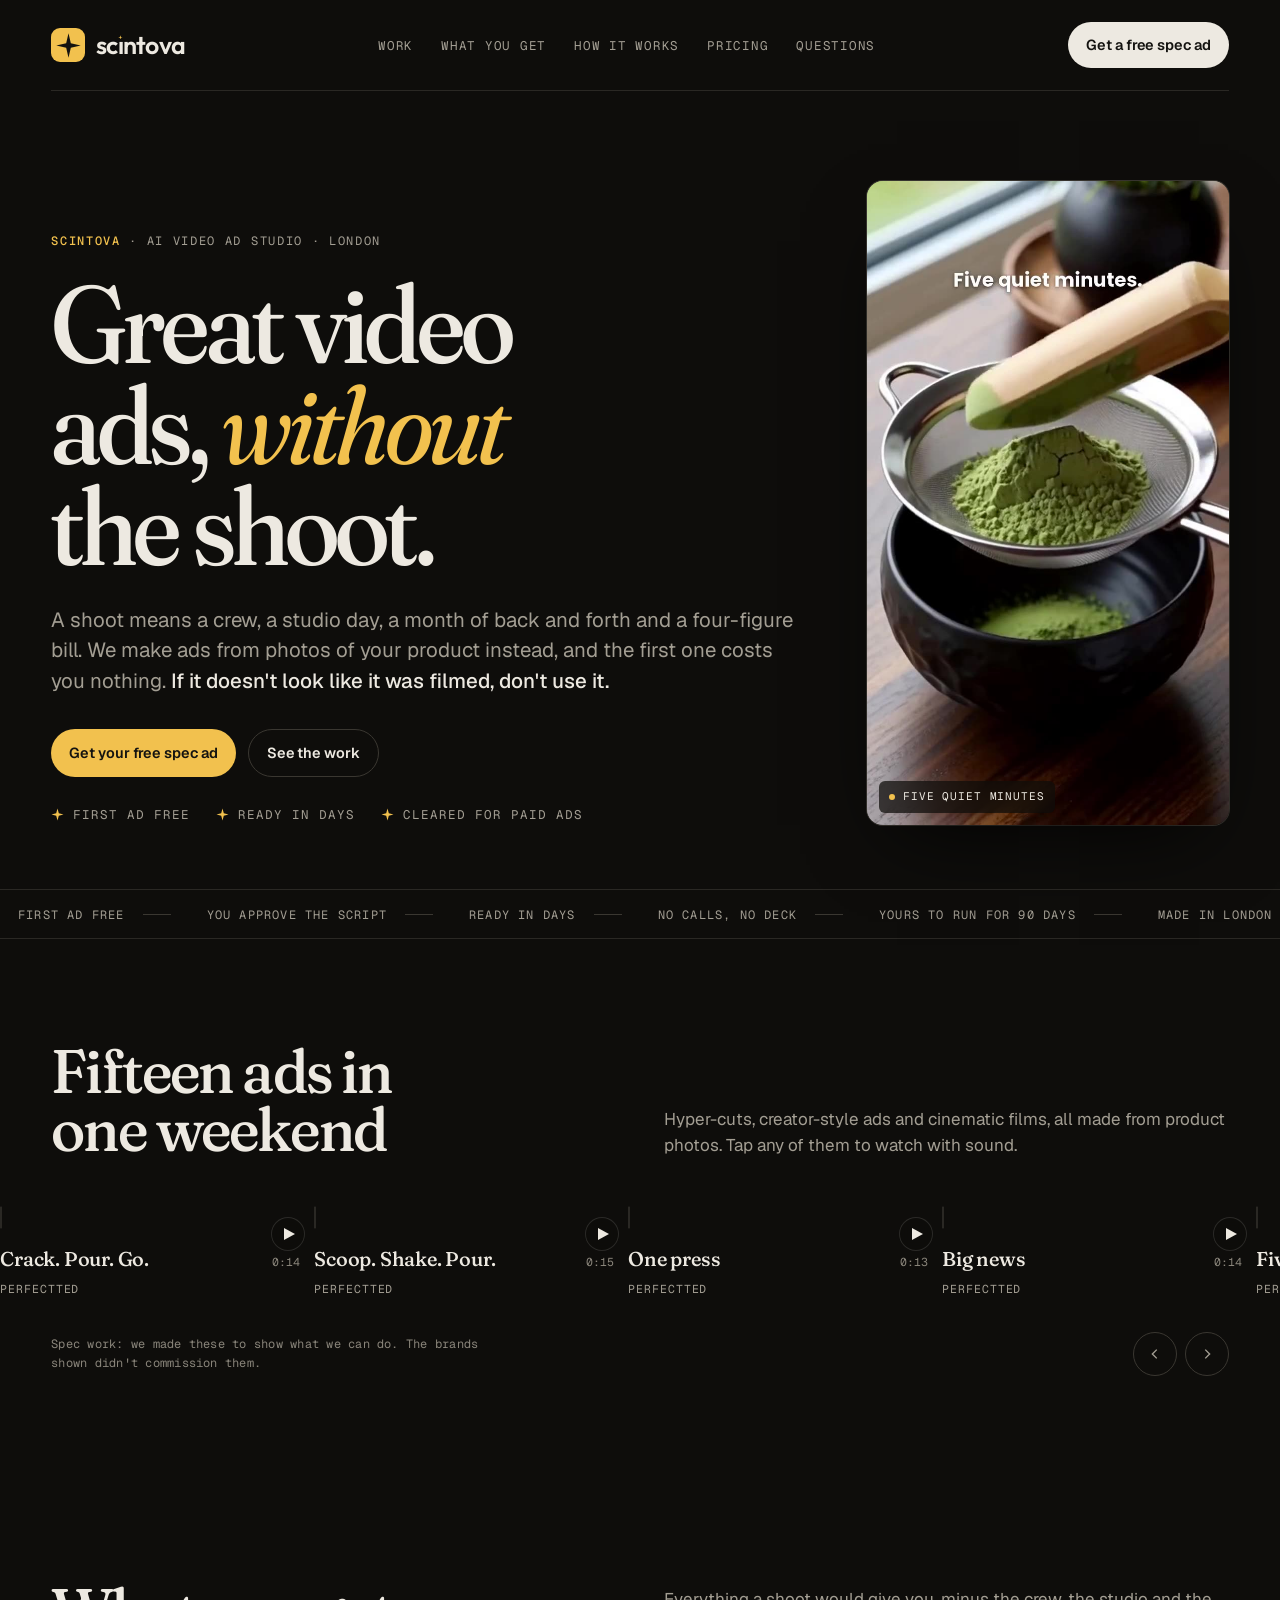
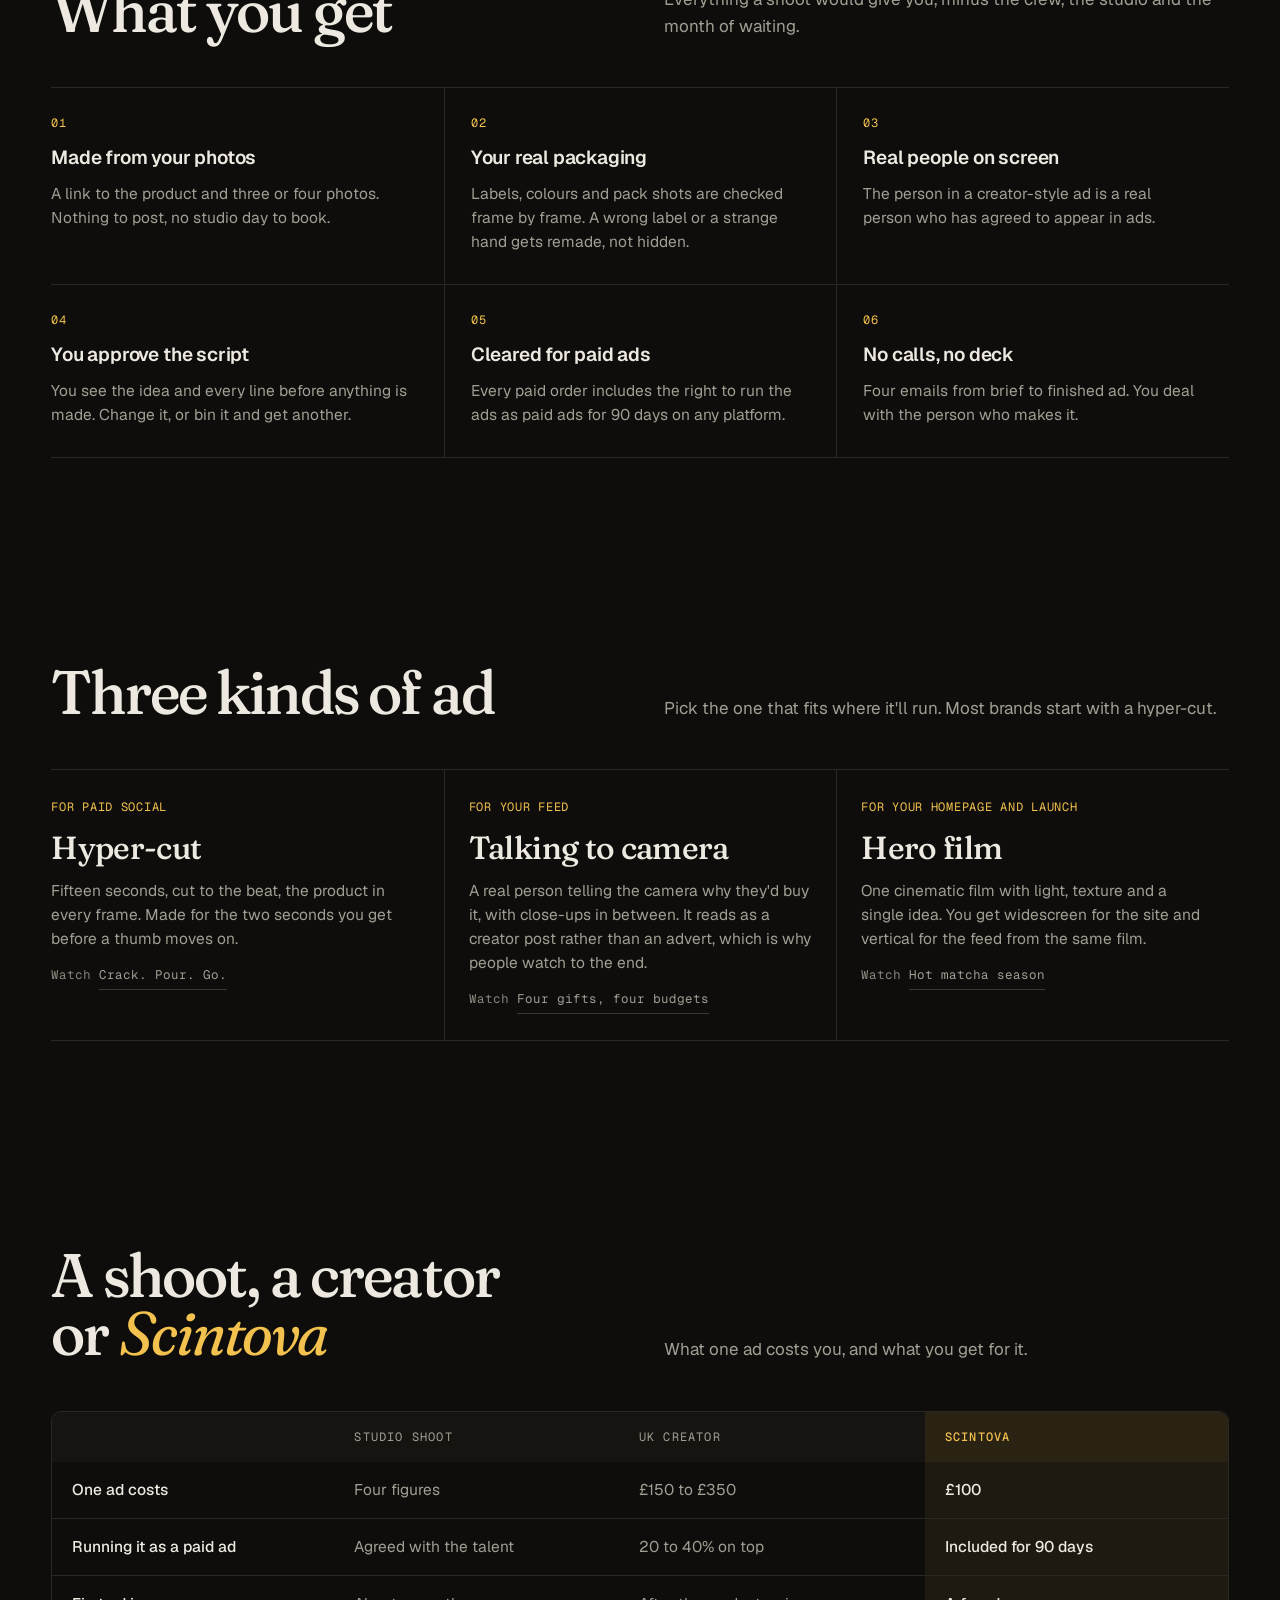
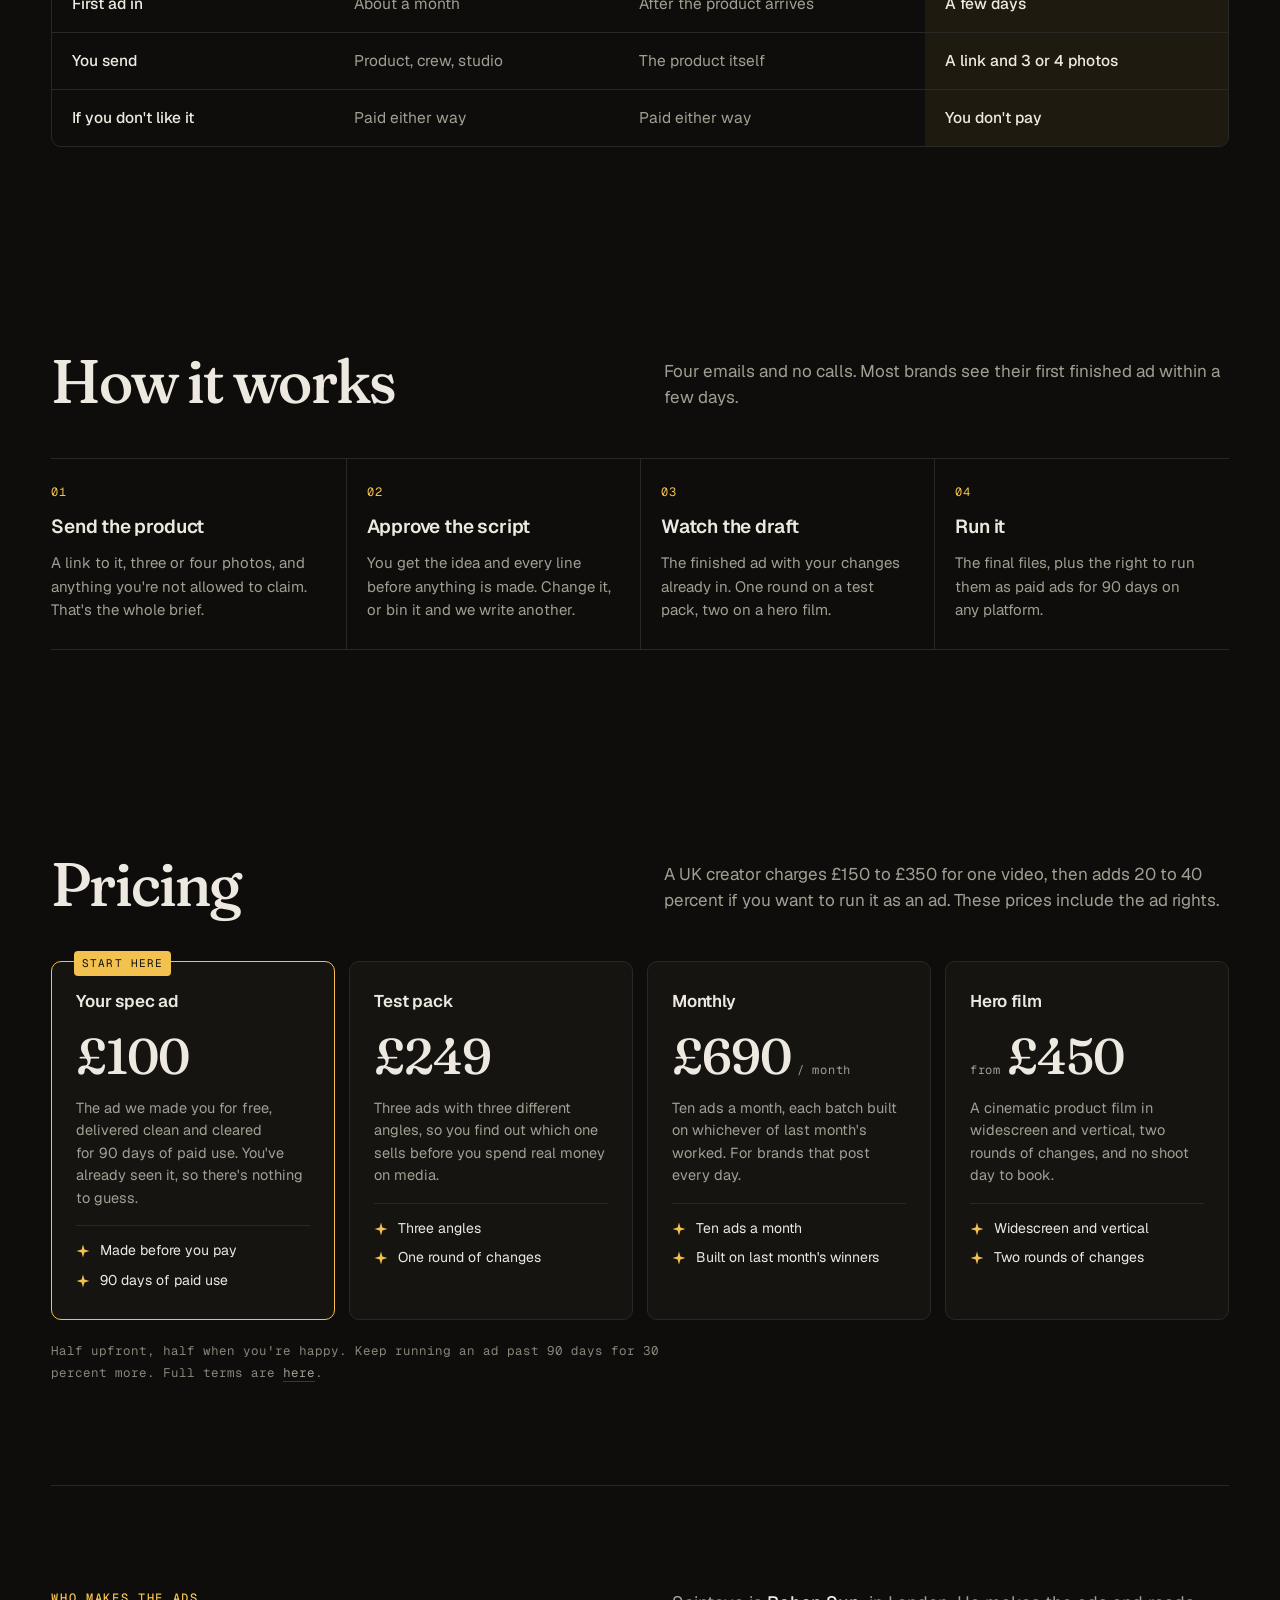
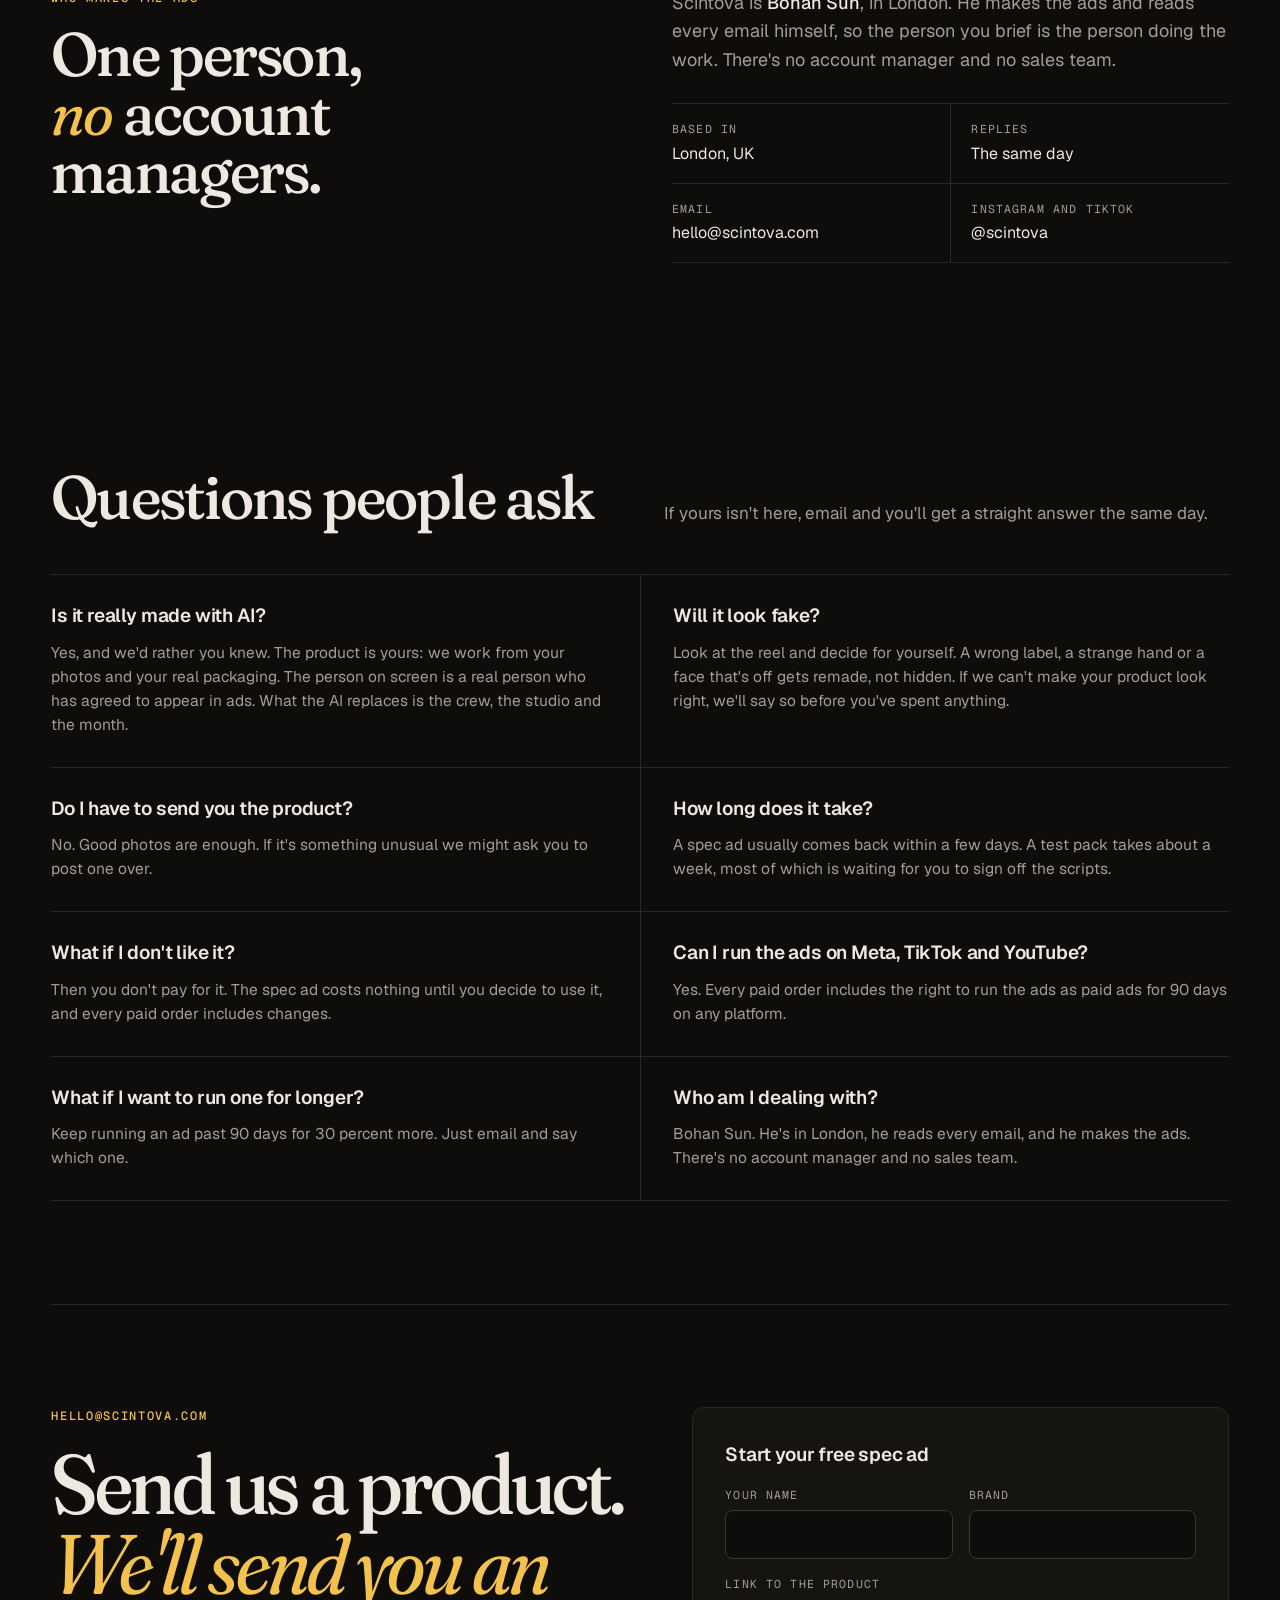
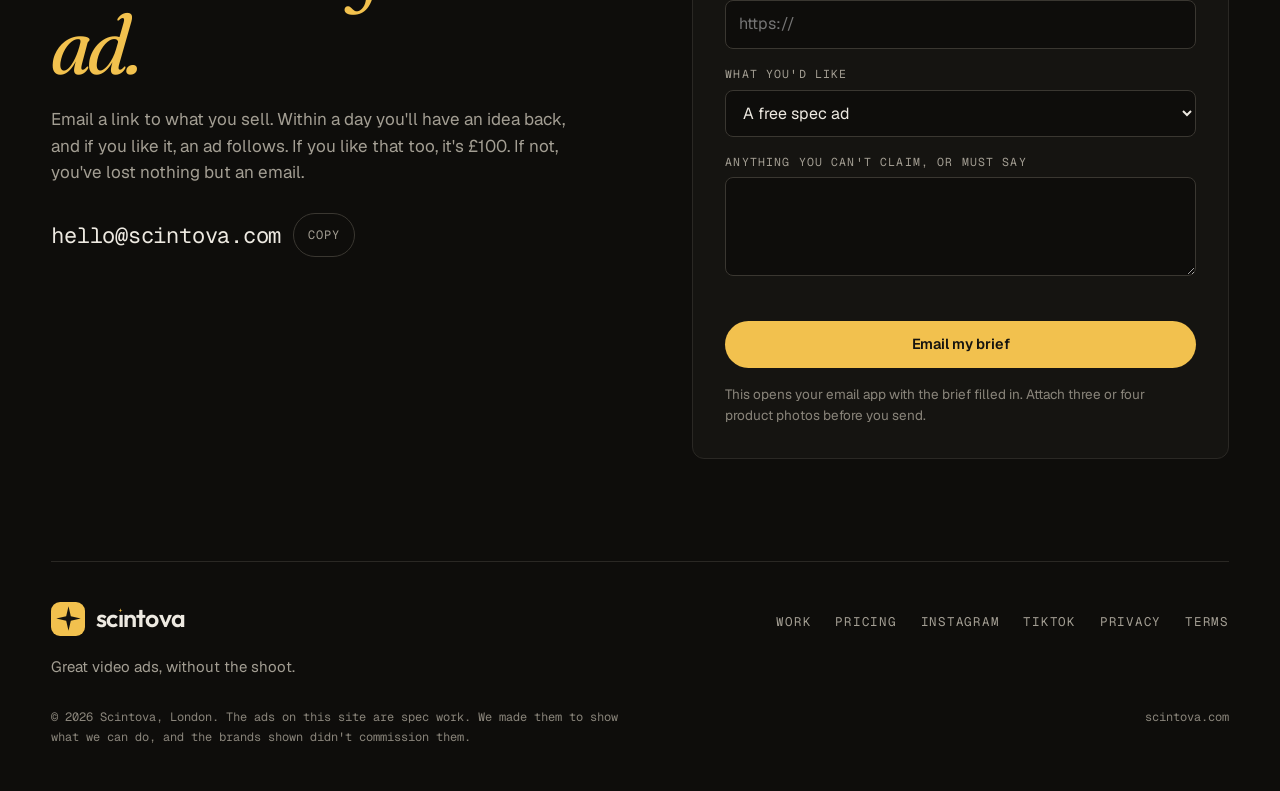
==== index.html @ 06da339a "Launch the Scintova website Co-Authored-By: Claude Opus 5.5 <noreply@anthropic.com> Claude-Session: " ====
<!doctype html>
<html lang="en-GB">
<head>
<meta charset="utf-8">
<meta name="viewport" content="width=device-width,initial-scale=1,viewport-fit=cover">
<title>Scintova | Video ads without the shoot | London</title>
<meta name="description" content="Scintova makes scroll-stopping video ads from photos of your product. Real people, your real packaging, no shoot. Your first ad is free. Based in London.">
<link rel="canonical" href="https://scintova.com/">
<meta name="theme-color" content="#0E0D0B">
<link rel="icon" href="favicon.svg" type="image/svg+xml">
<link rel="icon" href="favicon-32.png" sizes="32x32" type="image/png">
<link rel="apple-touch-icon" href="apple-touch-icon.png">
<meta property="og:type" content="website">
<meta property="og:site_name" content="Scintova">
<meta property="og:url" content="https://scintova.com/">
<meta property="og:title" content="Scintova | Great video ads, without the shoot">
<meta property="og:description" content="Video ads made from photos of your product. Your first ad is free. Based in London.">
<meta property="og:image" content="https://scintova.com/assets/og.jpg">
<meta property="og:image:width" content="1200">
<meta property="og:image:height" content="630">
<meta property="og:locale" content="en_GB">
<meta name="twitter:card" content="summary_large_image">
<meta name="twitter:title" content="Scintova | Great video ads, without the shoot">
<meta name="twitter:description" content="Video ads made from photos of your product. Your first ad is free. Based in London.">
<meta name="twitter:image" content="https://scintova.com/assets/og.jpg">
<link rel="preload" href="assets/fonts/fraunces.woff2" as="font" type="font/woff2" crossorigin>
<link rel="preload" href="assets/fonts/geist.woff2" as="font" type="font/woff2" crossorigin>
<link rel="stylesheet" href="assets/site.css">
<script type="application/ld+json">
{"@context":"https://schema.org","@type":"Organization","name":"Scintova","url":"https://scintova.com/","logo":"https://scintova.com/assets/icon-512.png","email":"hello@scintova.com","description":"AI video ad studio making ads from photos of your product.","address":{"@type":"PostalAddress","addressLocality":"London","addressCountry":"GB"},"founder":{"@type":"Person","name":"Bohan Sun"},"sameAs":["https://www.instagram.com/scintova/","https://www.tiktok.com/@scintova"]}
</script>
<style>
  /* hero */
  .hero{display:grid;grid-template-columns:minmax(0,1.35fr) minmax(280px,.65fr);gap:clamp(28px,5vw,72px);align-items:end;padding-block:clamp(40px,7vw,96px) clamp(36px,5vw,64px)}
  .hero h1{font-family:var(--serif);font-weight:500;font-size:clamp(56px,8.6vw,138px);line-height:.92;letter-spacing:-.035em;margin-top:22px}
  .hero h1 em{font-style:italic;font-weight:400;color:var(--spark)}
  .lede{max-width:56ch;margin-top:28px;font-size:clamp(17px,1.6vw,21px);line-height:1.5;color:var(--ink2);text-wrap:pretty}
  .lede strong{color:var(--ink);font-weight:500}
  .hero-actions{display:flex;flex-wrap:wrap;gap:12px;margin-top:32px}
  .proof{display:flex;flex-wrap:wrap;gap:10px 26px;margin-top:28px;font-family:var(--mono);font-size:12.5px;letter-spacing:.08em;text-transform:uppercase;color:var(--ink2)}
  .proof li{display:inline-flex;align-items:center;gap:9px}
  .proof svg{width:13px;height:13px;flex:none}
  .phone{position:relative;aspect-ratio:9/16;width:100%;border-radius:16px;overflow:hidden;background:#000;box-shadow:0 30px 80px -30px rgba(0,0,0,.9),0 0 0 1px var(--line2)}
  .phone video,.phone img{position:absolute;inset:0;width:100%;height:100%;object-fit:cover;display:block}
  .phone .tag{position:absolute;left:12px;bottom:12px;display:flex;gap:8px;align-items:center;font-family:var(--mono);font-size:11px;letter-spacing:.08em;text-transform:uppercase;background:rgba(14,13,11,.72);backdrop-filter:blur(8px);padding:7px 10px;border-radius:6px;color:var(--ink)}
  .phone .tag i{width:6px;height:6px;border-radius:50%;background:var(--spark);display:inline-block}
  @media (max-width:860px){.hero{grid-template-columns:1fr;align-items:start}.phone{max-width:320px}}

  /* ticker */
  .ticker{border-top:1px solid var(--line);border-bottom:1px solid var(--line);overflow:hidden;white-space:nowrap;padding-block:12px;margin-inline:calc(var(--gutter) * -1)}
  .ticker-track{display:inline-flex;animation:ticker 48s linear infinite}
  .ticker span{display:inline-flex;align-items:center;gap:18px;padding-inline:18px;font-family:var(--mono);font-size:12px;letter-spacing:.1em;text-transform:uppercase;color:var(--ink2)}
  .ticker span::after{content:"";width:28px;height:1px;background:var(--line2);display:inline-block}
  @keyframes ticker{to{transform:translateX(-50%)}}

  /* reel */
  .reel-wrap{margin-inline:calc(var(--gutter) * -1)}
  .reel{display:flex;gap:14px;overflow-x:auto;scroll-snap-type:x mandatory;padding-inline:var(--gutter);padding-bottom:14px;scrollbar-width:none;-webkit-overflow-scrolling:touch}
  .reel::-webkit-scrollbar{display:none}
  .card{flex:none;width:clamp(228px,24vw,300px);scroll-snap-align:start;text-align:left}
  .card .frame{position:relative;aspect-ratio:9/16;border-radius:10px;overflow:hidden;background:#000;border:1px solid var(--line);transition:transform .35s cubic-bezier(.2,.7,.2,1),border-color .2s}
  .card:hover .frame{transform:translateY(-4px);border-color:var(--line2)}
  .card video,.card img{position:absolute;inset:0;width:100%;height:100%;object-fit:cover;display:block}
  .card video{opacity:0;transition:opacity .4s}
  .card.playing video{opacity:1}
  .card .play{position:absolute;right:10px;top:10px;width:34px;height:34px;border-radius:50%;background:rgba(14,13,11,.72);backdrop-filter:blur(6px);display:grid;place-items:center;border:1px solid rgba(255,255,255,.12)}
  .card .play svg{width:12px;height:12px;fill:var(--ink);margin-left:2px}
  .card .meta{display:grid;grid-template-columns:1fr auto;gap:6px 12px;padding-top:12px;align-items:baseline}
  .card .meta .t{font-family:var(--serif);font-weight:500;font-size:20px;letter-spacing:-.01em}
  .card .meta .b{font-family:var(--mono);font-size:11.5px;letter-spacing:.08em;text-transform:uppercase;color:var(--ink2);grid-column:1}
  .card .meta .d{font-family:var(--mono);font-size:11.5px;color:var(--mute);font-variant-numeric:tabular-nums}
  .reel-note{display:flex;flex-wrap:wrap;justify-content:space-between;align-items:center;gap:12px 24px;margin-top:20px;font-family:var(--mono);font-size:12px;color:var(--mute);letter-spacing:.02em}
  .reel-note p{max-width:62ch}
  .arrows{display:flex;gap:8px}
  .arrows button{width:44px;height:44px;border:1px solid var(--line2);border-radius:50%;display:grid;place-items:center;color:var(--ink2)}
  .arrows button:hover{color:var(--ink);border-color:var(--ink)}
  .arrows svg{width:14px;height:14px;fill:none;stroke:currentColor;stroke-width:1.6}

  /* what you get */
  .perks{display:grid;grid-template-columns:repeat(3,minmax(0,1fr));border-top:1px solid var(--line)}
  .perk{padding:26px 26px 30px 0;border-bottom:1px solid var(--line);display:grid;gap:10px;align-content:start}
  .perk:not(:nth-child(3n+1)){padding-left:26px;border-left:1px solid var(--line)}
  .perk .n{font-family:var(--mono);font-size:12px;letter-spacing:.08em;color:var(--spark)}
  .perk h3{font-size:19px;font-weight:600;letter-spacing:-.01em}
  .perk p{color:var(--ink2);font-size:15.5px;text-wrap:pretty}
  @media (max-width:900px){.perks{grid-template-columns:1fr}.perk,.perk:not(:nth-child(3n+1)){padding-left:0;border-left:0}}

  /* formats */
  .formats{display:grid;grid-template-columns:repeat(3,minmax(0,1fr));border-top:1px solid var(--line)}
  .fmt{padding:28px 24px 32px 0;border-bottom:1px solid var(--line);display:grid;gap:14px;align-content:start}
  .fmt + .fmt{padding-left:24px;border-left:1px solid var(--line)}
  .fmt h3{font-family:var(--serif);font-weight:500;font-size:32px;letter-spacing:-.02em;line-height:1.05}
  .fmt .spec{font-family:var(--mono);font-size:12px;letter-spacing:.06em;color:var(--spark);text-transform:uppercase}
  .fmt p{color:var(--ink2);font-size:15.5px;text-wrap:pretty}
  .fmt .eg{font-family:var(--mono);font-size:12.5px;color:var(--mute)}
  .fmt .eg a{color:var(--ink2);border-bottom:1px solid var(--line2);padding-block:6px}
  .fmt .eg a:hover{color:var(--ink);border-color:var(--ink)}
  @media (max-width:860px){.formats{grid-template-columns:1fr}.fmt + .fmt{padding-left:0;border-left:0}}

  /* compare */
  .table-wrap{overflow-x:auto;border:1px solid var(--line);border-radius:10px}
  .compare{width:100%;min-width:640px;border-collapse:collapse;font-size:15.5px}
  .compare th,.compare td{padding:16px 20px;text-align:left;border-bottom:1px solid var(--line);vertical-align:top}
  .compare tr:last-child th,.compare tr:last-child td{border-bottom:0}
  .compare thead th{font-family:var(--mono);font-size:12px;font-weight:400;letter-spacing:.1em;text-transform:uppercase;color:var(--ink2);background:var(--bg2)}
  .compare tbody th{font-weight:500;color:var(--ink);width:24%}
  .compare td{color:var(--ink2)}
  .compare .us{background:rgba(242,193,78,.07);color:var(--ink);font-weight:500}
  .compare thead .us{color:var(--spark);background:rgba(242,193,78,.12)}

  /* process */
  .steps{display:grid;grid-template-columns:repeat(4,minmax(0,1fr));border-top:1px solid var(--line)}
  .step{padding:24px 20px 28px 0;border-bottom:1px solid var(--line);display:grid;gap:10px;align-content:start}
  .step + .step{padding-left:20px;border-left:1px solid var(--line)}
  .step .n{font-family:var(--mono);font-size:12px;letter-spacing:.08em;color:var(--spark)}
  .step h3{font-size:19px;font-weight:600;letter-spacing:-.01em}
  .step p{color:var(--ink2);font-size:15px;text-wrap:pretty}
  @media (max-width:1000px){.steps{grid-template-columns:repeat(2,minmax(0,1fr))}.step:nth-child(odd){padding-left:0;border-left:0}.step:nth-child(even){padding-left:20px;border-left:1px solid var(--line)}}
  @media (max-width:560px){.steps{grid-template-columns:1fr}.step,.step + .step{padding-left:0;border-left:0}}

  /* pricing */
  .offers{display:grid;grid-template-columns:repeat(4,minmax(0,1fr));gap:14px}
  .offer{border:1px solid var(--line);background:var(--bg2);padding:26px 24px 28px;display:grid;gap:16px;align-content:start;border-radius:10px;position:relative}
  .offer.hot{border-color:var(--spark)}
  .offer .flag{position:absolute;top:-11px;left:22px;background:var(--spark);color:#151410;font-family:var(--mono);font-size:11px;letter-spacing:.1em;text-transform:uppercase;padding:4px 8px;border-radius:4px}
  .offer h3{font-size:17px;font-weight:600;letter-spacing:-.01em}
  .offer .price{font-family:var(--serif);font-weight:500;font-size:50px;line-height:1;letter-spacing:-.02em;font-variant-numeric:tabular-nums}
  .offer .price small{font-family:var(--mono);font-size:12px;letter-spacing:.06em;color:var(--ink2);margin-left:6px;font-weight:400}
  .offer p{color:var(--ink2);font-size:14.5px;text-wrap:pretty}
  .offer ul{display:grid;gap:8px;padding-top:14px;border-top:1px solid var(--line)}
  .offer li{display:flex;gap:10px;font-size:14px;color:var(--ink)}
  .offer li svg{width:14px;height:14px;flex:none;margin-top:4px}
  .terms{margin-top:20px;font-family:var(--mono);font-size:12.5px;color:var(--mute);line-height:1.7;max-width:80ch}
  @media (max-width:1100px){.offers{grid-template-columns:repeat(2,minmax(0,1fr))}}
  @media (max-width:560px){.offers{grid-template-columns:1fr}}

  /* about */
  .about{display:grid;grid-template-columns:minmax(0,1fr) minmax(0,1fr);gap:32px 64px;border-top:1px solid var(--line);align-items:start}
  .about h2{font-family:var(--serif);font-weight:500;font-size:clamp(38px,4.8vw,66px);line-height:.95;letter-spacing:-.03em;margin-top:18px}
  .about h2 em{font-style:italic;font-weight:400;color:var(--spark)}
  .about .body p{color:var(--ink2);font-size:18px;line-height:1.6;text-wrap:pretty}
  .about .body p strong{color:var(--ink);font-weight:500}
  .facts{display:grid;grid-template-columns:repeat(2,minmax(0,1fr));margin-top:28px;border-top:1px solid var(--line)}
  .facts li{display:grid;gap:4px;padding:16px 0;border-bottom:1px solid var(--line);font-size:16px}
  .facts li:nth-child(even){padding-left:20px;border-left:1px solid var(--line)}
  .facts li span{font-family:var(--mono);font-size:11.5px;letter-spacing:.1em;text-transform:uppercase;color:var(--ink2)}
  .facts a:hover{color:var(--spark)}
  @media (max-width:860px){.about{grid-template-columns:1fr}}

  /* faq */
  .faq{display:grid;grid-template-columns:repeat(2,minmax(0,1fr));border-top:1px solid var(--line)}
  .qa{padding:26px 32px 30px 0;border-bottom:1px solid var(--line);display:grid;gap:10px;align-content:start}
  .qa:nth-child(even){padding-left:32px;padding-right:0;border-left:1px solid var(--line)}
  .qa h3{font-size:19px;font-weight:600;letter-spacing:-.01em}
  .qa p{color:var(--ink2);font-size:15.5px;text-wrap:pretty;max-width:60ch}
  @media (max-width:760px){.faq{grid-template-columns:1fr}.qa:nth-child(even){padding-left:0;border-left:0}}

  /* contact */
  .contact{border-top:1px solid var(--line);display:grid;grid-template-columns:minmax(0,1.05fr) minmax(0,.95fr);gap:48px;align-items:start}
  .contact h2{font-family:var(--serif);font-weight:500;font-size:clamp(46px,6.6vw,104px);line-height:.95;letter-spacing:-.035em;margin-top:18px}
  .contact h2 em{font-style:italic;font-weight:400;color:var(--spark)}
  .contact .intro{color:var(--ink2);font-size:17px;max-width:48ch;margin-top:22px;text-wrap:pretty}
  .email{display:flex;flex-wrap:wrap;align-items:center;gap:12px;margin-top:28px}
  .email code{font-family:var(--mono);font-size:clamp(16px,2vw,22px);color:var(--ink);user-select:all;letter-spacing:-.01em}
  .email button{min-height:44px;font-family:var(--mono);font-size:12px;letter-spacing:.08em;text-transform:uppercase;border:1px solid var(--line2);padding:9px 14px;border-radius:999px;color:var(--ink2)}
  .email button:hover{color:var(--ink);border-color:var(--ink)}
  .brief{display:grid;gap:16px;background:var(--bg2);border:1px solid var(--line);border-radius:12px;padding:clamp(20px,3vw,32px)}
  .brief h3{font-size:19px;font-weight:600;letter-spacing:-.01em}
  .brief .row2{display:grid;grid-template-columns:repeat(2,minmax(0,1fr));gap:16px}
  .brief label{display:grid;gap:7px;font-family:var(--mono);font-size:11.5px;letter-spacing:.1em;text-transform:uppercase;color:var(--ink2)}
  .brief input,.brief select,.brief textarea{width:100%;min-height:46px;background:var(--bg);border:1px solid var(--line2);border-radius:8px;padding:11px 13px;font-family:var(--body);font-size:16px;letter-spacing:0;text-transform:none;color:var(--ink)}
  .brief textarea{resize:vertical;min-height:92px}
  .brief input:focus,.brief select:focus,.brief textarea:focus{outline:2px solid var(--spark);outline-offset:1px;border-color:transparent}
  .brief .note{font-size:13.5px;color:var(--mute)}
  .brief .err{font-size:13.5px;color:#F59E8B;min-height:1em}
  @media (max-width:900px){.contact{grid-template-columns:1fr}}
  @media (max-width:520px){.brief .row2{grid-template-columns:1fr}}

  /* lightbox */
  .lb{position:fixed;inset:0;background:rgba(8,8,7,.92);backdrop-filter:blur(10px);display:grid;place-items:center;z-index:50;padding:20px;padding-top:calc(20px + env(safe-area-inset-top,0px));padding-bottom:calc(20px + env(safe-area-inset-bottom,0px))}
  .lb[hidden]{display:none}
  .lb .box{position:relative;height:min(88vh,1000px);aspect-ratio:9/16;max-width:100%;border-radius:12px;overflow:hidden;background:#000;box-shadow:0 40px 120px -40px #000}
  .lb video{width:100%;height:100%;object-fit:contain;display:block;background:#000}
  .lb .close{position:fixed;top:calc(18px + env(safe-area-inset-top,0px));right:22px;width:44px;height:44px;border-radius:50%;background:rgba(255,255,255,.08);border:1px solid rgba(255,255,255,.14);display:grid;place-items:center;color:var(--ink)}
  .lb .close svg{width:16px;height:16px;stroke:currentColor;stroke-width:1.8;fill:none}
  .lb .cap{position:fixed;left:50%;transform:translateX(-50%);bottom:calc(22px + env(safe-area-inset-bottom,0px));font-family:var(--mono);font-size:12px;letter-spacing:.08em;text-transform:uppercase;color:var(--ink2);white-space:nowrap}

  @media (prefers-reduced-motion:reduce){.ticker-track{animation:none}.card:hover .frame{transform:none}html{scroll-behavior:auto}}
</style>
</head>
<body>
<a class="skip" href="#main">Skip to content</a>
<svg width="0" height="0" style="position:absolute" aria-hidden="true">
  <symbol id="spark" viewBox="0 0 100 100"><path d="M50 4 L60 40 L96 50 L60 60 L50 96 L40 60 L4 50 L40 40 Z"/></symbol>
</svg>
<div class="wrap">
  <header class="nav">
    <a class="mark" href="#top" aria-label="Scintova, back to top">
      <span class="tile" aria-hidden="true"><svg viewBox="0 0 100 100"><path d="M50 8 L58 42 L92 50 L58 58 L50 92 L42 58 L8 50 L42 42 Z" fill="#141310"/></svg></span>
      <span class="word" aria-hidden="true">sc<span class="i"><b>i</b><span>ı</span><svg viewBox="0 0 100 100"><path d="M50 4 L60 40 L96 50 L60 60 L50 96 L40 60 L4 50 L40 40 Z" fill="#F2C14E"/></svg></span>ntova</span>
    </a>
    <nav aria-label="Main">
      <ul>
        <li><a href="#work">Work</a></li>
        <li><a href="#included">What you get</a></li>
        <li><a href="#process">How it works</a></li>
        <li><a href="#pricing">Pricing</a></li>
        <li><a href="#faq">Questions</a></li>
      </ul>
    </nav>
    <a class="cta" href="#contact">Get a free spec ad</a>
  </header>

  <main id="main">
  <section class="hero" id="top">
    <div>
      <p class="eyebrow"><b>Scintova</b> · AI video ad studio · London</p>
      <h1>Great video<br>ads, <em>without</em><br>the shoot.</h1>
      <p class="lede">A shoot means a crew, a studio day, a month of back and forth and a four-figure bill. We make ads from photos of your product instead, and the first one costs you nothing. <strong>If it doesn't look like it was filmed, don't use it.</strong></p>
      <div class="hero-actions">
        <a class="cta gold" href="#contact">Get your free spec ad</a>
        <a class="cta ghost" href="#work">See the work</a>
      </div>
      <ul class="proof">
        <li><svg aria-hidden="true" fill="#F2C14E"><use href="#spark"/></svg>First ad free</li>
        <li><svg aria-hidden="true" fill="#F2C14E"><use href="#spark"/></svg>Ready in days</li>
        <li><svg aria-hidden="true" fill="#F2C14E"><use href="#spark"/></svg>Cleared for paid ads</li>
      </ul>
    </div>
    <div class="phone">
      <img src="reel/pmE_ritual.jpg" alt="Matcha powder being sifted into a black bowl" width="720" height="1280">
      <video muted playsinline loop preload="none" poster="reel/pmE_ritual.jpg" data-src="reel/pmE_ritual.mp4" aria-label="Five quiet minutes, spec film"></video>
      <div class="tag"><i></i> Five quiet minutes</div>
    </div>
  </section>

  <div class="ticker" aria-hidden="true"><div class="ticker-track" id="ticker">
    <span>First ad free</span><span>You approve the script</span><span>Ready in days</span><span>No calls, no deck</span><span>Yours to run for 90 days</span><span>Made in London</span>
  </div></div>

  <section id="work">
    <div class="sec-head">
      <h2>Fifteen ads in<br>one weekend</h2>
      <p>Hyper-cuts, creator-style ads and cinematic films, all made from product photos. Tap any of them to watch with sound.</p>
    </div>
    <div class="reel-wrap"><div class="reel" id="reel">
      <button class="card" type="button" data-src="reel/pmN_crack_pour_go.mp4" data-title="Crack. Pour. Go." data-brand="PerfectTed"><span class="frame"><img src="reel/pmN_crack_pour_go.jpg" alt="" loading="lazy" width="720" height="1280"><video muted playsinline loop preload="none" data-src="reel/pmN_crack_pour_go.mp4"></video><span class="play"><svg viewBox="0 0 12 12"><path d="M1 0v12l11-6z"/></svg></span></span><span class="meta"><span class="t">Crack. Pour. Go.</span><span class="d">0:14</span><span class="b">PerfectTed</span></span></button>
      <button class="card" type="button" data-src="reel/pmO_just_add_milk.mp4" data-title="Scoop. Shake. Pour." data-brand="PerfectTed"><span class="frame"><img src="reel/pmO_just_add_milk.jpg" alt="" loading="lazy" width="720" height="1280"><video muted playsinline loop preload="none" data-src="reel/pmO_just_add_milk.mp4"></video><span class="play"><svg viewBox="0 0 12 12"><path d="M1 0v12l11-6z"/></svg></span></span><span class="meta"><span class="t">Scoop. Shake. Pour.</span><span class="d">0:15</span><span class="b">PerfectTed</span></span></button>
      <button class="card" type="button" data-src="reel/pmK_one_press.mp4" data-title="One press" data-brand="PerfectTed"><span class="frame"><img src="reel/pmK_one_press.jpg" alt="" loading="lazy" width="720" height="1280"><video muted playsinline loop preload="none" data-src="reel/pmK_one_press.mp4"></video><span class="play"><svg viewBox="0 0 12 12"><path d="M1 0v12l11-6z"/></svg></span></span><span class="meta"><span class="t">One press</span><span class="d">0:13</span><span class="b">PerfectTed</span></span></button>
      <button class="card" type="button" data-src="reel/pmG_surreal.mp4" data-title="Big news" data-brand="PerfectTed"><span class="frame"><img src="reel/pmG_surreal.jpg" alt="" loading="lazy" width="720" height="1280"><video muted playsinline loop preload="none" data-src="reel/pmG_surreal.mp4"></video><span class="play"><svg viewBox="0 0 12 12"><path d="M1 0v12l11-6z"/></svg></span></span><span class="meta"><span class="t">Big news</span><span class="d">0:14</span><span class="b">PerfectTed</span></span></button>
      <button class="card" type="button" data-src="reel/pmE_ritual.mp4" data-title="Five quiet minutes" data-brand="PerfectTed"><span class="frame"><img src="reel/pmE_ritual.jpg" alt="" loading="lazy" width="720" height="1280"><video muted playsinline loop preload="none" data-src="reel/pmE_ritual.mp4"></video><span class="play"><svg viewBox="0 0 12 12"><path d="M1 0v12l11-6z"/></svg></span></span><span class="meta"><span class="t">Five quiet minutes</span><span class="d">0:16</span><span class="b">PerfectTed</span></span></button>
      <button class="card" type="button" data-src="reel/pmL_hot_matcha_season.mp4" data-title="Hot matcha season" data-brand="PerfectTed"><span class="frame"><img src="reel/pmL_hot_matcha_season.jpg" alt="" loading="lazy" width="720" height="1280"><video muted playsinline loop preload="none" data-src="reel/pmL_hot_matcha_season.mp4"></video><span class="play"><svg viewBox="0 0 12 12"><path d="M1 0v12l11-6z"/></svg></span></span><span class="meta"><span class="t">Hot matcha season</span><span class="d">0:26</span><span class="b">PerfectTed</span></span></button>
      <button class="card" type="button" data-src="reel/pmM_four_gifts.mp4" data-title="Four gifts, four budgets" data-brand="PerfectTed"><span class="frame"><img src="reel/pmM_four_gifts.jpg" alt="" loading="lazy" width="720" height="1280"><video muted playsinline loop preload="none" data-src="reel/pmM_four_gifts.mp4"></video><span class="play"><svg viewBox="0 0 12 12"><path d="M1 0v12l11-6z"/></svg></span></span><span class="meta"><span class="t">Four gifts, four budgets</span><span class="d">0:28</span><span class="b">PerfectTed</span></span></button>
      <button class="card" type="button" data-src="reel/pmH_just_add_milk.mp4" data-title="Just add milk" data-brand="PerfectTed"><span class="frame"><img src="reel/pmH_just_add_milk.jpg" alt="" loading="lazy" width="720" height="1280"><video muted playsinline loop preload="none" data-src="reel/pmH_just_add_milk.mp4"></video><span class="play"><svg viewBox="0 0 12 12"><path d="M1 0v12l11-6z"/></svg></span></span><span class="meta"><span class="t">Just add milk</span><span class="d">0:18</span><span class="b">PerfectTed</span></span></button>
      <button class="card" type="button" data-src="reel/pmJ_matcha_set.mp4" data-title="Matcha at home" data-brand="PerfectTed"><span class="frame"><img src="reel/pmJ_matcha_set.jpg" alt="" loading="lazy" width="720" height="1280"><video muted playsinline loop preload="none" data-src="reel/pmJ_matcha_set.mp4"></video><span class="play"><svg viewBox="0 0 12 12"><path d="M1 0v12l11-6z"/></svg></span></span><span class="meta"><span class="t">Matcha at home</span><span class="d">0:24</span><span class="b">PerfectTed</span></span></button>
    </div></div>
    <div class="reel-note">
      <p>Spec work: we made these to show what we can do. The brands shown didn't commission them.</p>
      <span class="arrows"><button type="button" id="prev" aria-label="Scroll the reel back"><svg viewBox="0 0 16 16"><path d="M10 3 5 8l5 5"/></svg></button><button type="button" id="next" aria-label="Scroll the reel forward"><svg viewBox="0 0 16 16"><path d="m6 3 5 5-5 5"/></svg></button></span>
    </div>
  </section>

  <section id="included">
    <div class="sec-head">
      <h2>What you get</h2>
      <p>Everything a shoot would give you, minus the crew, the studio and the month of waiting.</p>
    </div>
    <div class="perks">
      <div class="perk"><span class="n">01</span><h3>Made from your photos</h3><p>A link to the product and three or four photos. Nothing to post, no studio day to book.</p></div>
      <div class="perk"><span class="n">02</span><h3>Your real packaging</h3><p>Labels, colours and pack shots are checked frame by frame. A wrong label or a strange hand gets remade, not hidden.</p></div>
      <div class="perk"><span class="n">03</span><h3>Real people on screen</h3><p>The person in a creator-style ad is a real person who has agreed to appear in ads.</p></div>
      <div class="perk"><span class="n">04</span><h3>You approve the script</h3><p>You see the idea and every line before anything is made. Change it, or bin it and get another.</p></div>
      <div class="perk"><span class="n">05</span><h3>Cleared for paid ads</h3><p>Every paid order includes the right to run the ads as paid ads for 90 days on any platform.</p></div>
      <div class="perk"><span class="n">06</span><h3>No calls, no deck</h3><p>Four emails from brief to finished ad. You deal with the person who makes it.</p></div>
    </div>
  </section>

  <section id="formats">
    <div class="sec-head">
      <h2>Three kinds of ad</h2>
      <p>Pick the one that fits where it'll run. Most brands start with a hyper-cut.</p>
    </div>
    <div class="formats">
      <div class="fmt"><span class="spec">For paid social</span><h3>Hyper-cut</h3><p>Fifteen seconds, cut to the beat, the product in every frame. Made for the two seconds you get before a thumb moves on.</p><span class="eg">Watch <a href="#work" data-open="pmN_crack_pour_go">Crack. Pour. Go.</a></span></div>
      <div class="fmt"><span class="spec">For your feed</span><h3>Talking to camera</h3><p>A real person telling the camera why they'd buy it, with close-ups in between. It reads as a creator post rather than an advert, which is why people watch to the end.</p><span class="eg">Watch <a href="#work" data-open="pmM_four_gifts">Four gifts, four budgets</a></span></div>
      <div class="fmt"><span class="spec">For your homepage and launch</span><h3>Hero film</h3><p>One cinematic film with light, texture and a single idea. You get widescreen for the site and vertical for the feed from the same film.</p><span class="eg">Watch <a href="#work" data-open="pmL_hot_matcha_season">Hot matcha season</a></span></div>
    </div>
  </section>

  <section id="compare">
    <div class="sec-head">
      <h2>A shoot, a creator<br>or <em>Scintova</em></h2>
      <p>What one ad costs you, and what you get for it.</p>
    </div>
    <div class="table-wrap">
      <table class="compare">
        <thead>
          <tr><th scope="col"><span class="sr">Compared on</span></th><th scope="col">Studio shoot</th><th scope="col">UK creator</th><th scope="col" class="us">Scintova</th></tr>
        </thead>
        <tbody>
          <tr><th scope="row">One ad costs</th><td>Four figures</td><td>£150 to £350</td><td class="us">£100</td></tr>
          <tr><th scope="row">Running it as a paid ad</th><td>Agreed with the talent</td><td>20 to 40% on top</td><td class="us">Included for 90 days</td></tr>
          <tr><th scope="row">First ad in</th><td>About a month</td><td>After the product arrives</td><td class="us">A few days</td></tr>
          <tr><th scope="row">You send</th><td>Product, crew, studio</td><td>The product itself</td><td class="us">A link and 3 or 4 photos</td></tr>
          <tr><th scope="row">If you don't like it</th><td>Paid either way</td><td>Paid either way</td><td class="us">You don't pay</td></tr>
        </tbody>
      </table>
    </div>
  </section>

  <section id="process">
    <div class="sec-head">
      <h2>How it works</h2>
      <p>Four emails and no calls. Most brands see their first finished ad within a few days.</p>
    </div>
    <div class="steps">
      <div class="step"><span class="n">01</span><h3>Send the product</h3><p>A link to it, three or four photos, and anything you're not allowed to claim. That's the whole brief.</p></div>
      <div class="step"><span class="n">02</span><h3>Approve the script</h3><p>You get the idea and every line before anything is made. Change it, or bin it and we write another.</p></div>
      <div class="step"><span class="n">03</span><h3>Watch the draft</h3><p>The finished ad with your changes already in. One round on a test pack, two on a hero film.</p></div>
      <div class="step"><span class="n">04</span><h3>Run it</h3><p>The final files, plus the right to run them as paid ads for 90 days on any platform.</p></div>
    </div>
  </section>

  <section id="pricing">
    <div class="sec-head">
      <h2>Pricing</h2>
      <p>A UK creator charges £150 to £350 for one video, then adds 20 to 40 percent if you want to run it as an ad. These prices include the ad rights.</p>
    </div>
    <div class="offers">
      <div class="offer hot"><span class="flag">Start here</span><h3>Your spec ad</h3><div class="price">£100</div><p>The ad we made you for free, delivered clean and cleared for 90 days of paid use. You've already seen it, so there's nothing to guess.</p>
        <ul><li><svg aria-hidden="true" fill="#F2C14E"><use href="#spark"/></svg>Made before you pay</li><li><svg aria-hidden="true" fill="#F2C14E"><use href="#spark"/></svg>90 days of paid use</li></ul></div>
      <div class="offer"><h3>Test pack</h3><div class="price">£249</div><p>Three ads with three different angles, so you find out which one sells before you spend real money on media.</p>
        <ul><li><svg aria-hidden="true" fill="#F2C14E"><use href="#spark"/></svg>Three angles</li><li><svg aria-hidden="true" fill="#F2C14E"><use href="#spark"/></svg>One round of changes</li></ul></div>
      <div class="offer"><h3>Monthly</h3><div class="price">£690<small>/ month</small></div><p>Ten ads a month, each batch built on whichever of last month's worked. For brands that post every day.</p>
        <ul><li><svg aria-hidden="true" fill="#F2C14E"><use href="#spark"/></svg>Ten ads a month</li><li><svg aria-hidden="true" fill="#F2C14E"><use href="#spark"/></svg>Built on last month's winners</li></ul></div>
      <div class="offer"><h3>Hero film</h3><div class="price"><small style="margin:0 6px 0 0">from</small>£450</div><p>A cinematic product film in widescreen and vertical, two rounds of changes, and no shoot day to book.</p>
        <ul><li><svg aria-hidden="true" fill="#F2C14E"><use href="#spark"/></svg>Widescreen and vertical</li><li><svg aria-hidden="true" fill="#F2C14E"><use href="#spark"/></svg>Two rounds of changes</li></ul></div>
    </div>
    <p class="terms">Half upfront, half when you're happy. Keep running an ad past 90 days for 30 percent more. Full terms are <a href="terms.html" style="color:var(--ink2);border-bottom:1px solid var(--line2)">here</a>.</p>
  </section>

  <section class="about" id="about">
    <div>
      <p class="eyebrow"><b>Who makes the ads</b></p>
      <h2>One person,<br><em>no</em> account managers.</h2>
    </div>
    <div class="body">
      <p>Scintova is <strong>Bohan Sun</strong>, in London. He makes the ads and reads every email himself, so the person you brief is the person doing the work. There's no account manager and no sales team.</p>
      <ul class="facts">
        <li><span>Based in</span>London, UK</li>
        <li><span>Replies</span>The same day</li>
        <li><span>Email</span><a href="mailto:hello@scintova.com">hello@scintova.com</a></li>
        <li><span>Instagram and TikTok</span><a href="https://www.instagram.com/scintova/" target="_blank" rel="noopener">@scintova</a></li>
      </ul>
    </div>
  </section>

  <section id="faq">
    <div class="sec-head">
      <h2>Questions people ask</h2>
      <p>If yours isn't here, email and you'll get a straight answer the same day.</p>
    </div>
    <div class="faq">
      <div class="qa"><h3>Is it really made with AI?</h3><p>Yes, and we'd rather you knew. The product is yours: we work from your photos and your real packaging. The person on screen is a real person who has agreed to appear in ads. What the AI replaces is the crew, the studio and the month.</p></div>
      <div class="qa"><h3>Will it look fake?</h3><p>Look at the reel and decide for yourself. A wrong label, a strange hand or a face that's off gets remade, not hidden. If we can't make your product look right, we'll say so before you've spent anything.</p></div>
      <div class="qa"><h3>Do I have to send you the product?</h3><p>No. Good photos are enough. If it's something unusual we might ask you to post one over.</p></div>
      <div class="qa"><h3>How long does it take?</h3><p>A spec ad usually comes back within a few days. A test pack takes about a week, most of which is waiting for you to sign off the scripts.</p></div>
      <div class="qa"><h3>What if I don't like it?</h3><p>Then you don't pay for it. The spec ad costs nothing until you decide to use it, and every paid order includes changes.</p></div>
      <div class="qa"><h3>Can I run the ads on Meta, TikTok and YouTube?</h3><p>Yes. Every paid order includes the right to run the ads as paid ads for 90 days on any platform.</p></div>
      <div class="qa"><h3>What if I want to run one for longer?</h3><p>Keep running an ad past 90 days for 30 percent more. Just email and say which one.</p></div>
      <div class="qa"><h3>Who am I dealing with?</h3><p>Bohan Sun. He's in London, he reads every email, and he makes the ads. There's no account manager and no sales team.</p></div>
    </div>
  </section>

  <section class="contact" id="contact">
    <div>
      <p class="eyebrow"><b>hello@scintova.com</b></p>
      <h2>Send us a product.<br><em>We'll send you an ad.</em></h2>
      <p class="intro">Email a link to what you sell. Within a day you'll have an idea back, and if you like it, an ad follows. If you like that too, it's £100. If not, you've lost nothing but an email.</p>
      <div class="email"><code id="email">hello@scintova.com</code><button type="button" id="copy">Copy</button></div>
    </div>
    <form class="brief" id="brief" novalidate>
      <h3>Start your free spec ad</h3>
      <div class="row2">
        <label>Your name<input name="name" autocomplete="name" required></label>
        <label>Brand<input name="brand" autocomplete="organization"></label>
      </div>
      <label>Link to the product<input name="link" type="url" inputmode="url" placeholder="https://"></label>
      <label>What you'd like
        <select name="want">
          <option>A free spec ad</option>
          <option>Test pack, 3 ads (£249)</option>
          <option>Monthly, 10 ads (£690)</option>
          <option>Hero film (from £450)</option>
        </select>
      </label>
      <label>Anything you can't claim, or must say<textarea name="notes" rows="3"></textarea></label>
      <p class="err" id="briefErr" role="alert"></p>
      <button class="cta gold" type="submit">Email my brief</button>
      <p class="note">This opens your email app with the brief filled in. Attach three or four product photos before you send.</p>
    </form>
  </section>
  </main>

  <footer>
    <div>
      <a class="mark" href="#top" aria-label="Scintova, back to top">
        <span class="tile" aria-hidden="true"><svg viewBox="0 0 100 100"><path d="M50 8 L58 42 L92 50 L58 58 L50 92 L42 58 L8 50 L42 42 Z" fill="#141310"/></svg></span>
        <span class="word" aria-hidden="true">sc<span class="i"><b>i</b><span>ı</span><svg viewBox="0 0 100 100"><path d="M50 4 L60 40 L96 50 L60 60 L50 96 L40 60 L4 50 L40 40 Z" fill="#F2C14E"/></svg></span>ntova</span>
      </a>
      <p class="tag">Great video ads, without the shoot.</p>
    </div>
    <nav aria-label="Footer">
      <a href="#work">Work</a>
      <a href="#pricing">Pricing</a>
      <a href="https://www.instagram.com/scintova/" target="_blank" rel="noopener">Instagram</a>
      <a href="https://www.tiktok.com/@scintova" target="_blank" rel="noopener">TikTok</a>
      <a href="privacy.html">Privacy</a>
      <a href="terms.html">Terms</a>
    </nav>
    <div class="legal">
      <p>© 2026 Scintova, London. The ads on this site are spec work. We made them to show what we can do, and the brands shown didn't commission them.</p>
      <span>scintova.com</span>
    </div>
  </footer>
</div>

<div class="lb" id="lb" hidden role="dialog" aria-modal="true" aria-label="Video player">
  <button type="button" class="close" id="lbClose" aria-label="Close video"><svg viewBox="0 0 16 16"><path d="M3 3l10 10M13 3 3 13"/></svg></button>
  <div class="box"><video id="lbVideo" controls playsinline preload="auto"></video></div>
  <div class="cap" id="lbCap"></div>
</div>

<script src="assets/site.js" defer></script>
</body>
</html>
---- assets/site.css ----
@font-face{font-family:"Outfit";src:url(fonts/outfit-600.woff2) format("woff2");font-weight:600;font-style:normal;font-display:swap}
@font-face{font-family:"Fraunces";src:url(fonts/fraunces.woff2) format("woff2");font-weight:400 500;font-style:normal;font-display:swap}
@font-face{font-family:"Fraunces";src:url(fonts/fraunces-italic.woff2) format("woff2");font-weight:400 500;font-style:italic;font-display:swap}
@font-face{font-family:"Geist";src:url(fonts/geist.woff2) format("woff2");font-weight:300 600;font-style:normal;font-display:swap}
@font-face{font-family:"Geist Mono";src:url(fonts/geist-mono.woff2) format("woff2");font-weight:400 500;font-style:normal;font-display:swap}

:root{
  --bg:#0E0D0B; --bg2:#151411; --bg3:#1B1A17; --ink:#EDE9E1; --ink2:#A39E93; --mute:#8A857B; --line:#2A2824; --line2:#3A3731;
  --spark:#F2C14E; --spark2:#FFE39A;
  --serif:"Fraunces","Iowan Old Style","Palatino Linotype",Georgia,serif;
  --body:"Geist","Helvetica Neue",Helvetica,Arial,sans-serif;
  --mono:"Geist Mono","SF Mono",Menlo,Consolas,monospace;
  --mark:"Outfit","Geist",sans-serif;
  --gutter:clamp(20px,4vw,56px);
  color-scheme:dark;
}
*{box-sizing:border-box}
html{scroll-behavior:smooth;-webkit-text-size-adjust:100%}
body{margin:0;background:var(--bg);color:var(--ink);font-family:var(--body);font-size:16px;line-height:1.55;-webkit-font-smoothing:antialiased;padding-inline:var(--gutter);overflow-x:hidden}
::selection{background:var(--spark);color:#151410}
a{color:inherit;text-decoration:none}
h1,h2,h3{margin:0;text-wrap:balance;font-weight:inherit}
p{margin:0}
ul{margin:0;padding:0;list-style:none}
button,input,select,textarea{font:inherit;color:inherit}
button{background:none;border:0;padding:0;cursor:pointer}
:focus-visible{outline:2px solid var(--spark);outline-offset:3px}
img,video{max-width:100%}
.wrap{max-width:1360px;margin-inline:auto}
.sr{position:absolute;width:1px;height:1px;overflow:hidden;clip:rect(0 0 0 0);white-space:nowrap}
.skip{position:absolute;left:12px;top:-60px;background:var(--spark);color:#151410;padding:10px 14px;border-radius:8px;font-weight:600;z-index:60}
.skip:focus{top:12px}

/* labels */
.eyebrow{font-family:var(--mono);font-size:12px;letter-spacing:.14em;text-transform:uppercase;color:var(--ink2)}
.eyebrow b{color:var(--spark);font-weight:500}

/* mark */
.mark{display:inline-flex;align-items:center;gap:11px;font-family:var(--mark);font-weight:600;font-size:25px;line-height:1;letter-spacing:-.03em;color:var(--ink)}
.mark .tile{width:34px;height:34px;border-radius:9px;background:var(--spark);display:grid;place-items:center;flex:none}
.mark .tile svg{width:29px;height:29px;display:block}
.mark .word{display:inline-flex;align-items:baseline}
.mark .i{position:relative;display:inline-block}
.mark .i b{visibility:hidden;font-weight:inherit}
.mark .i span{position:absolute;left:0;bottom:0;line-height:1}
.mark .i svg{position:absolute;left:.03em;top:.08em;width:.19em;height:.19em}

/* nav */
.nav{display:flex;align-items:center;justify-content:space-between;gap:24px;padding-block:22px;border-bottom:1px solid var(--line)}
.nav ul{display:flex;gap:28px;font-family:var(--mono);font-size:12.5px;letter-spacing:.06em;text-transform:uppercase;color:var(--ink2)}
.nav ul a{padding-block:12px}
.nav ul a:hover{color:var(--ink)}
.cta{display:inline-flex;align-items:center;justify-content:center;gap:10px;min-height:44px;background:var(--ink);color:#141310;padding:12px 18px;font-weight:600;font-size:14.5px;letter-spacing:-.005em;border-radius:999px;transition:background .2s}
.cta:hover{background:var(--spark2)}
.cta.ghost{background:transparent;color:var(--ink);border:1px solid var(--line2)}
.cta.ghost:hover{border-color:var(--ink);background:transparent}
.cta.gold{background:var(--spark)}
.cta.gold:hover{background:var(--spark2)}
@media (max-width:900px){.nav ul{display:none}}

/* sections */
section{padding-block:clamp(56px,8vw,120px)}
.sec-head{display:grid;grid-template-columns:minmax(0,1fr) minmax(0,1fr);gap:20px 48px;align-items:end;margin-bottom:clamp(28px,4vw,48px)}
.sec-head h2{font-family:var(--serif);font-weight:500;font-size:clamp(38px,4.8vw,66px);line-height:.95;letter-spacing:-.03em}
.sec-head h2 em{font-style:italic;font-weight:400;color:var(--spark)}
.sec-head p{color:var(--ink2);max-width:52ch;font-size:17px;text-wrap:pretty}
@media (max-width:760px){.sec-head{grid-template-columns:1fr}}

/* footer */
footer{display:grid;grid-template-columns:minmax(0,1fr) auto;gap:28px 40px;padding-block:40px 44px;border-top:1px solid var(--line)}
footer .tag{margin-top:14px;color:var(--ink2);font-size:15px}
footer nav{display:flex;flex-wrap:wrap;gap:6px 24px;align-items:flex-start;font-family:var(--mono);font-size:12.5px;letter-spacing:.06em;text-transform:uppercase;color:var(--ink2)}
footer nav a{padding-block:10px}
footer nav a:hover{color:var(--ink)}
footer .legal{grid-column:1/-1;display:flex;flex-wrap:wrap;justify-content:space-between;gap:10px 32px;font-family:var(--mono);font-size:12px;color:var(--mute);line-height:1.7}
footer .legal p{max-width:82ch}
@media (max-width:760px){footer{grid-template-columns:1fr}}

/* legal pages */
.doc{max-width:760px;margin-inline:auto;padding-block:clamp(48px,7vw,96px)}
.doc h1{font-family:var(--serif);font-weight:500;font-size:clamp(42px,6vw,72px);line-height:.98;letter-spacing:-.03em}
.doc .updated{margin-top:16px;font-family:var(--mono);font-size:12px;letter-spacing:.08em;text-transform:uppercase;color:var(--ink2)}
.doc h2{font-size:21px;font-weight:600;letter-spacing:-.01em;margin-top:44px}
.doc p,.doc li{color:#CFCAC0;font-size:16.5px;line-height:1.65;text-wrap:pretty}
.doc p{margin-top:14px}
.doc ul{margin-top:14px;padding-left:20px;list-style:disc}
.doc li{margin-top:6px}
.doc li::marker{color:var(--spark)}
.doc a{color:var(--ink);border-bottom:1px solid var(--line2)}
.doc a:hover{border-color:var(--ink)}
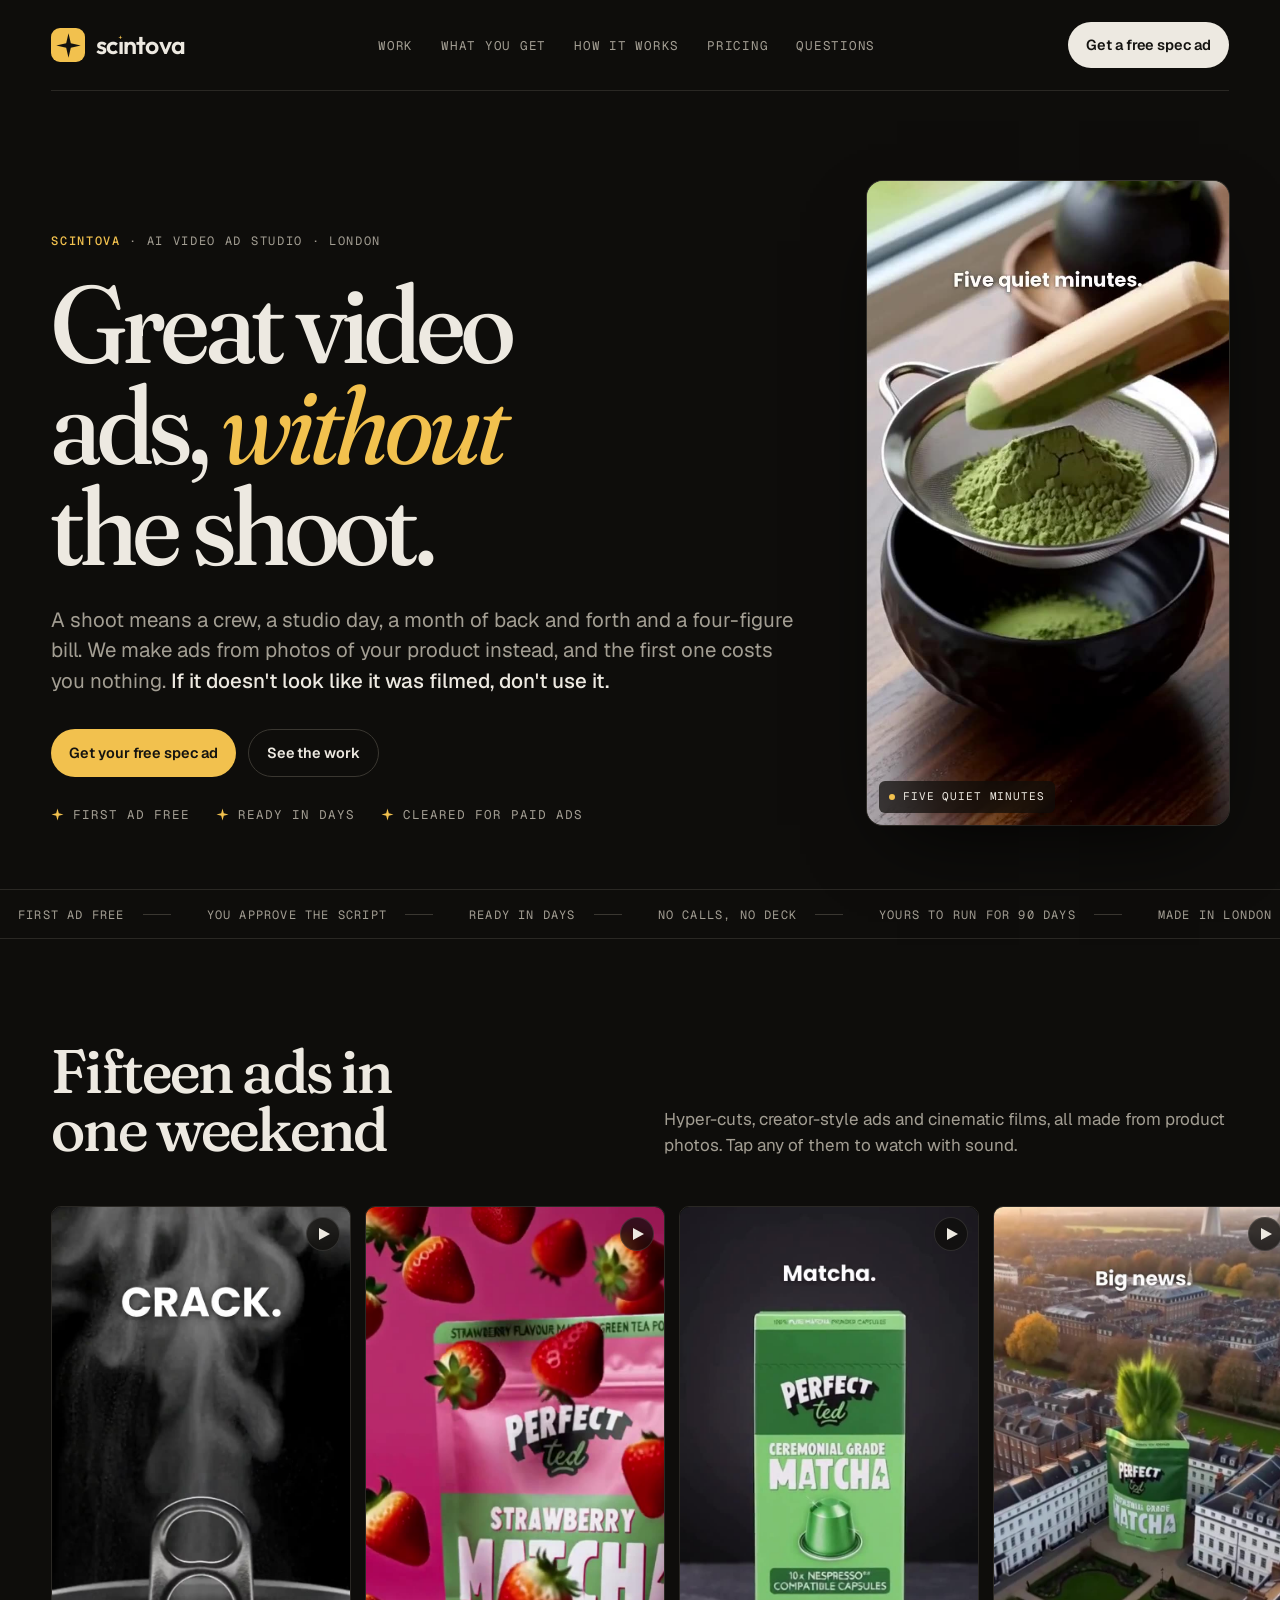
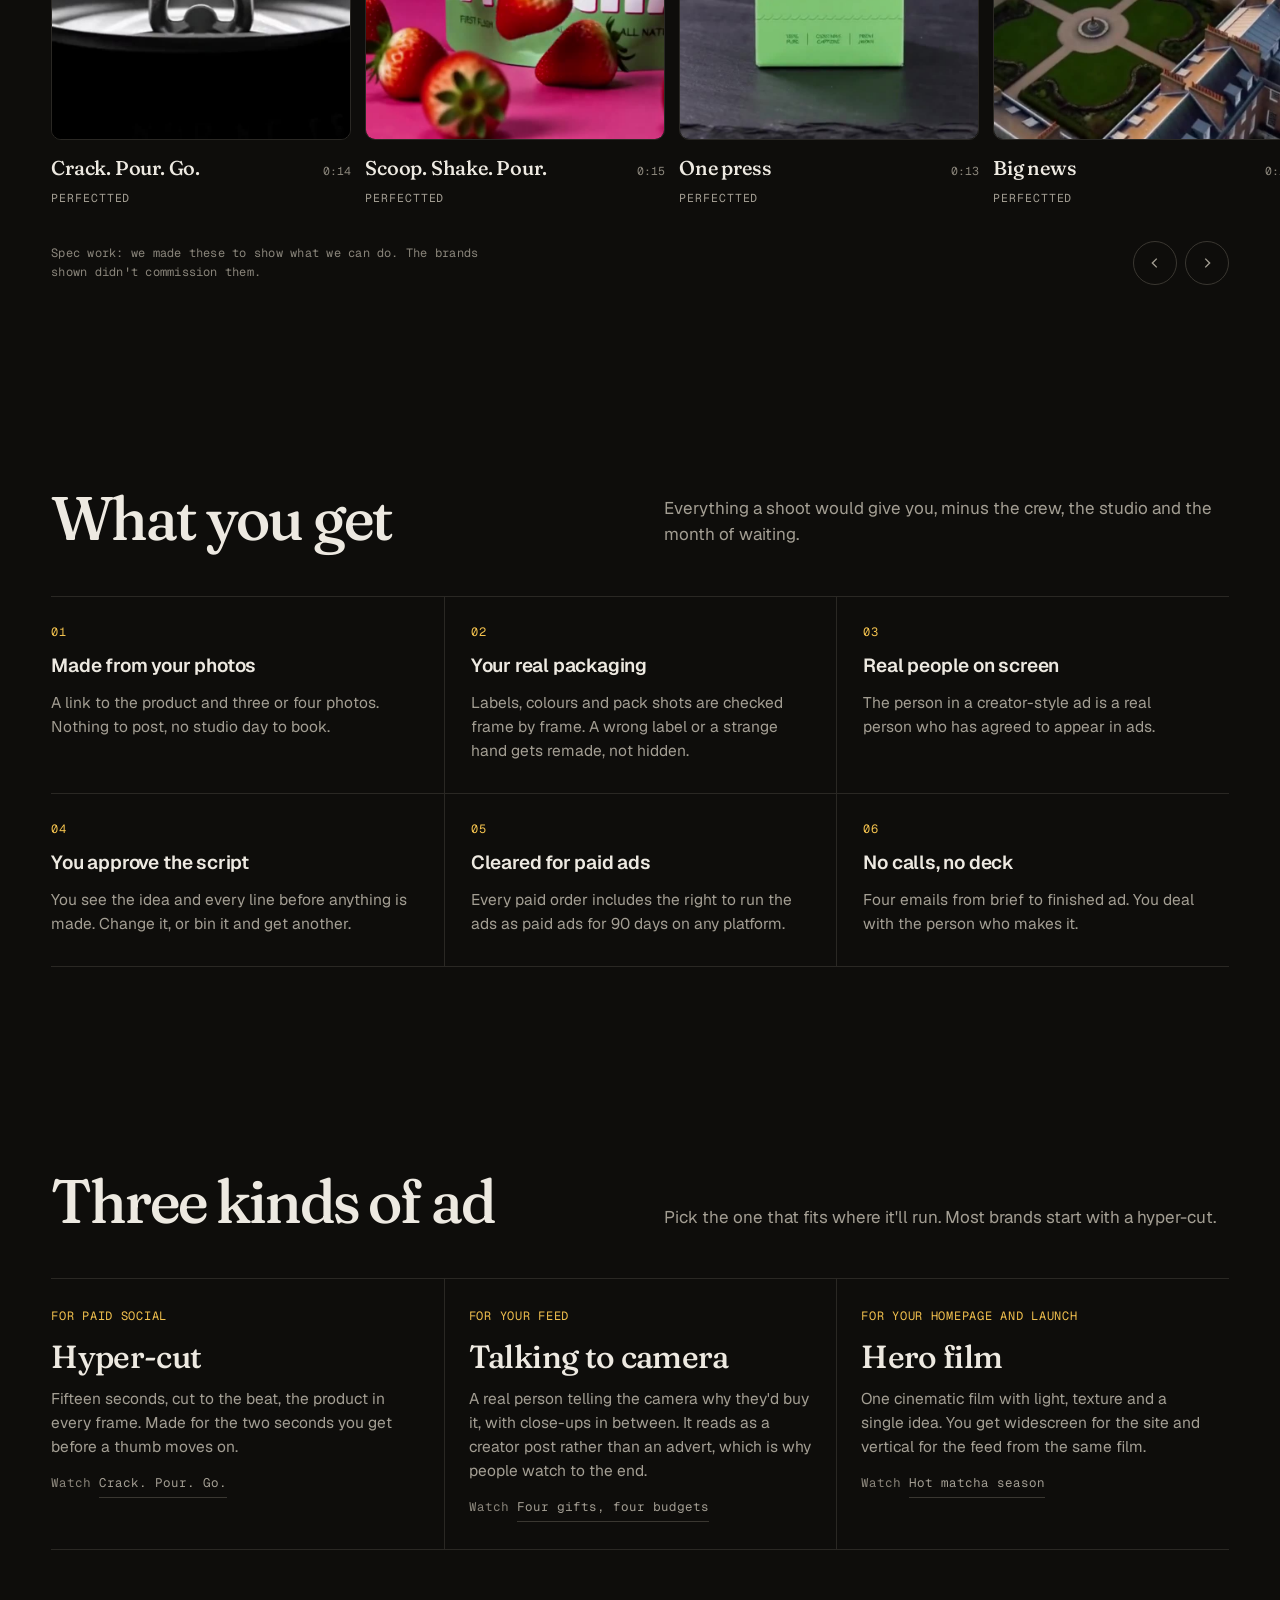
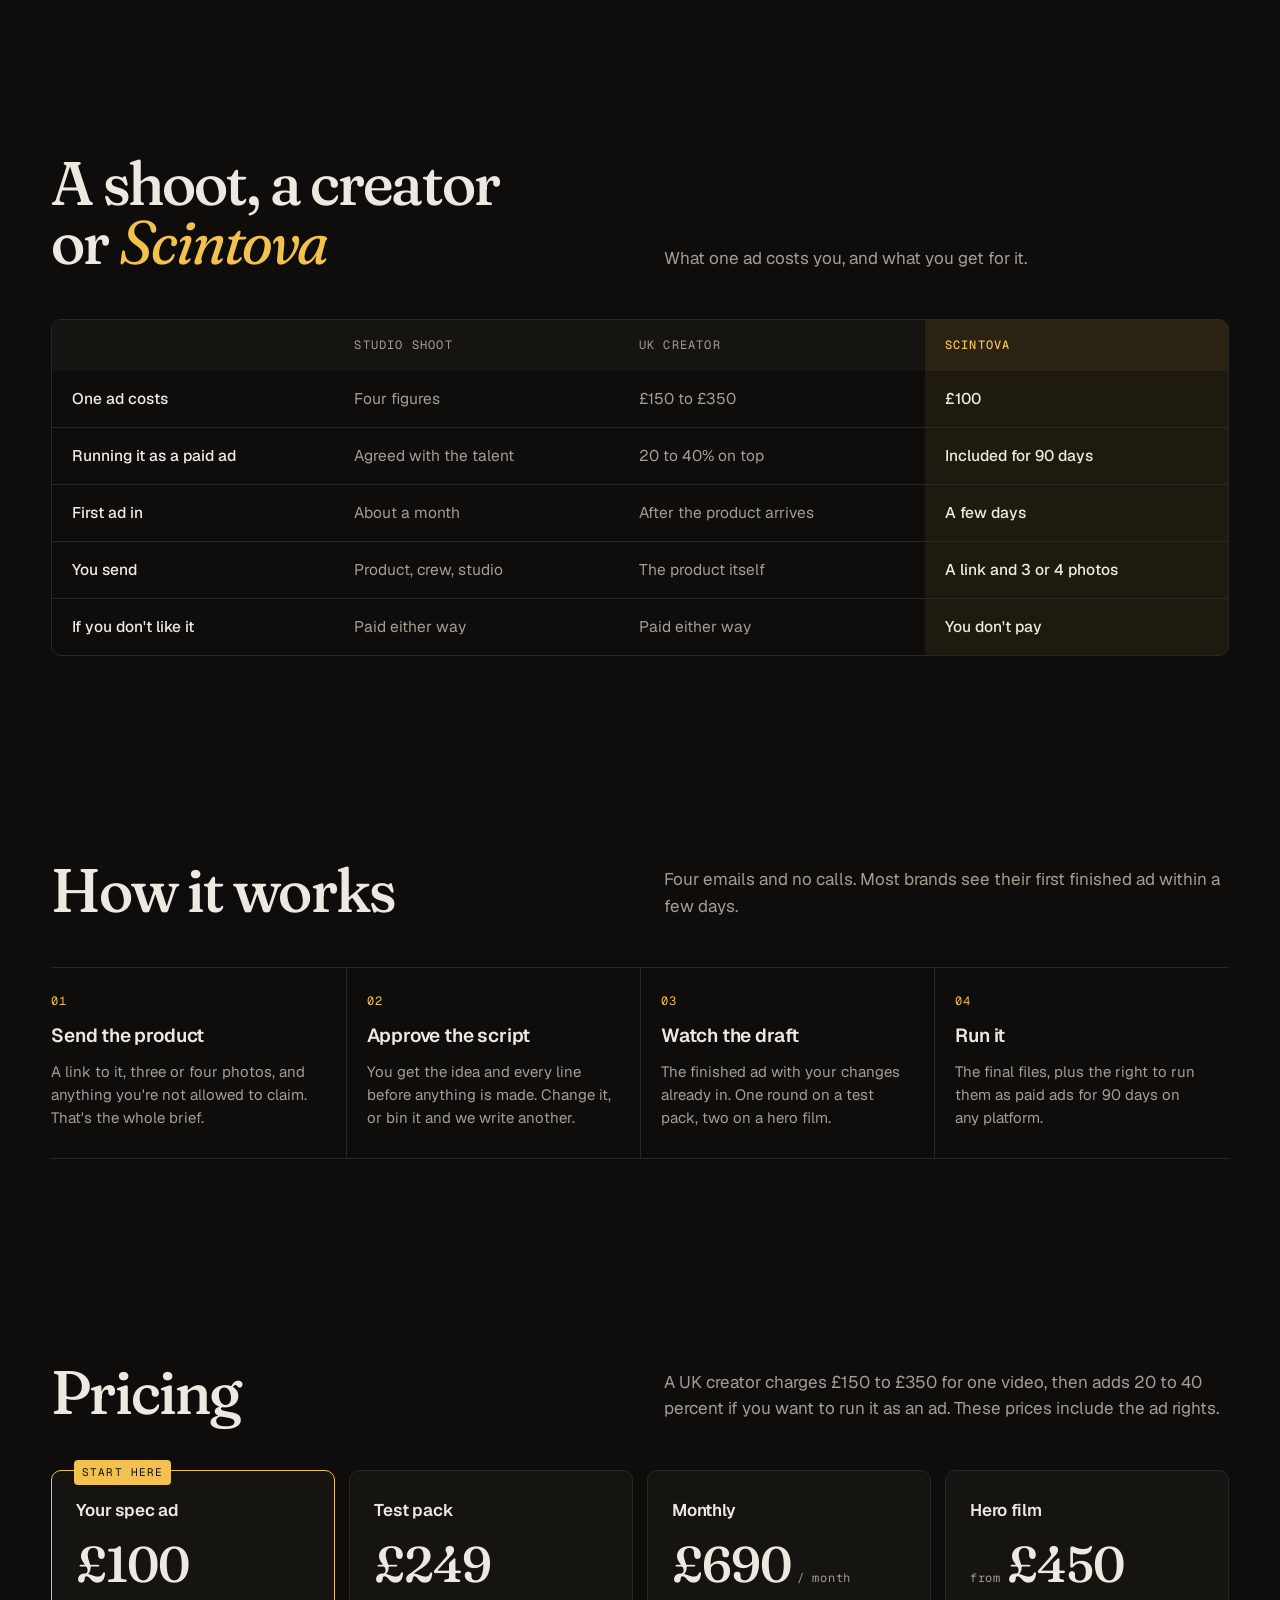
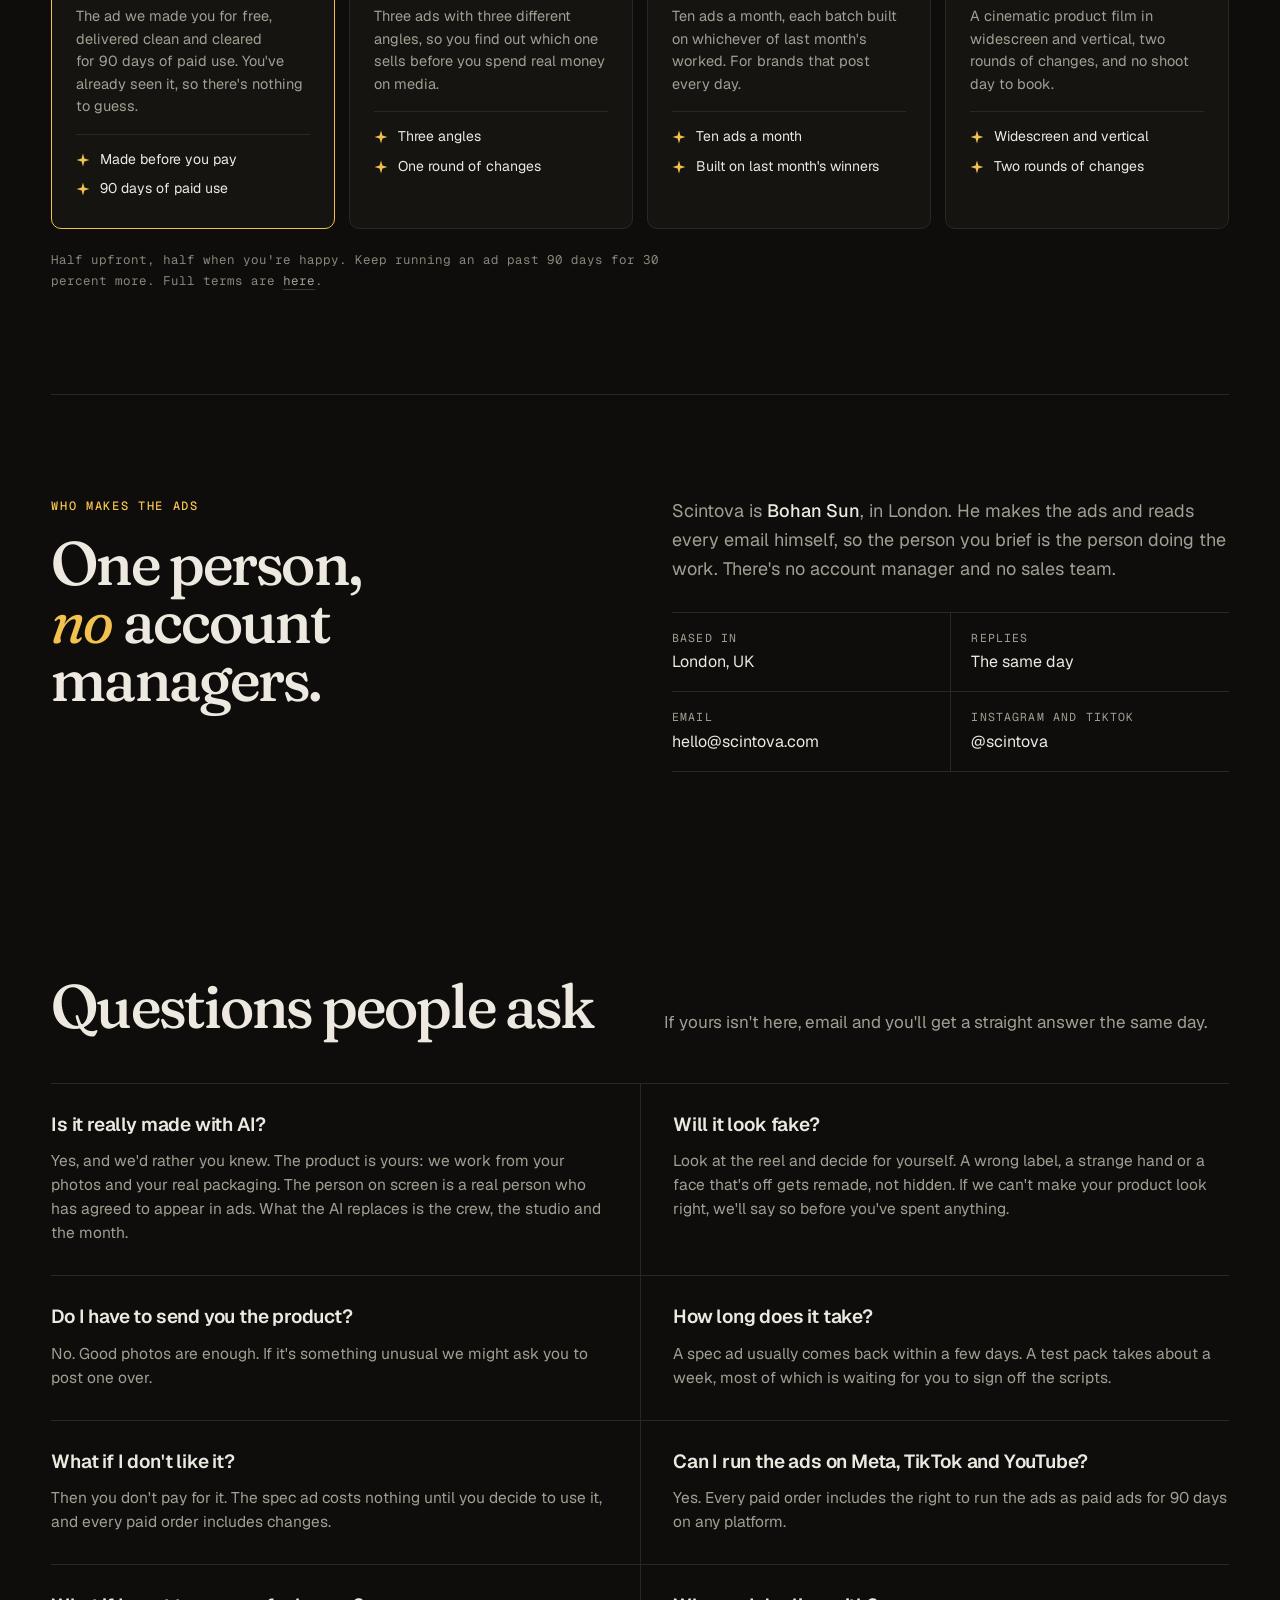
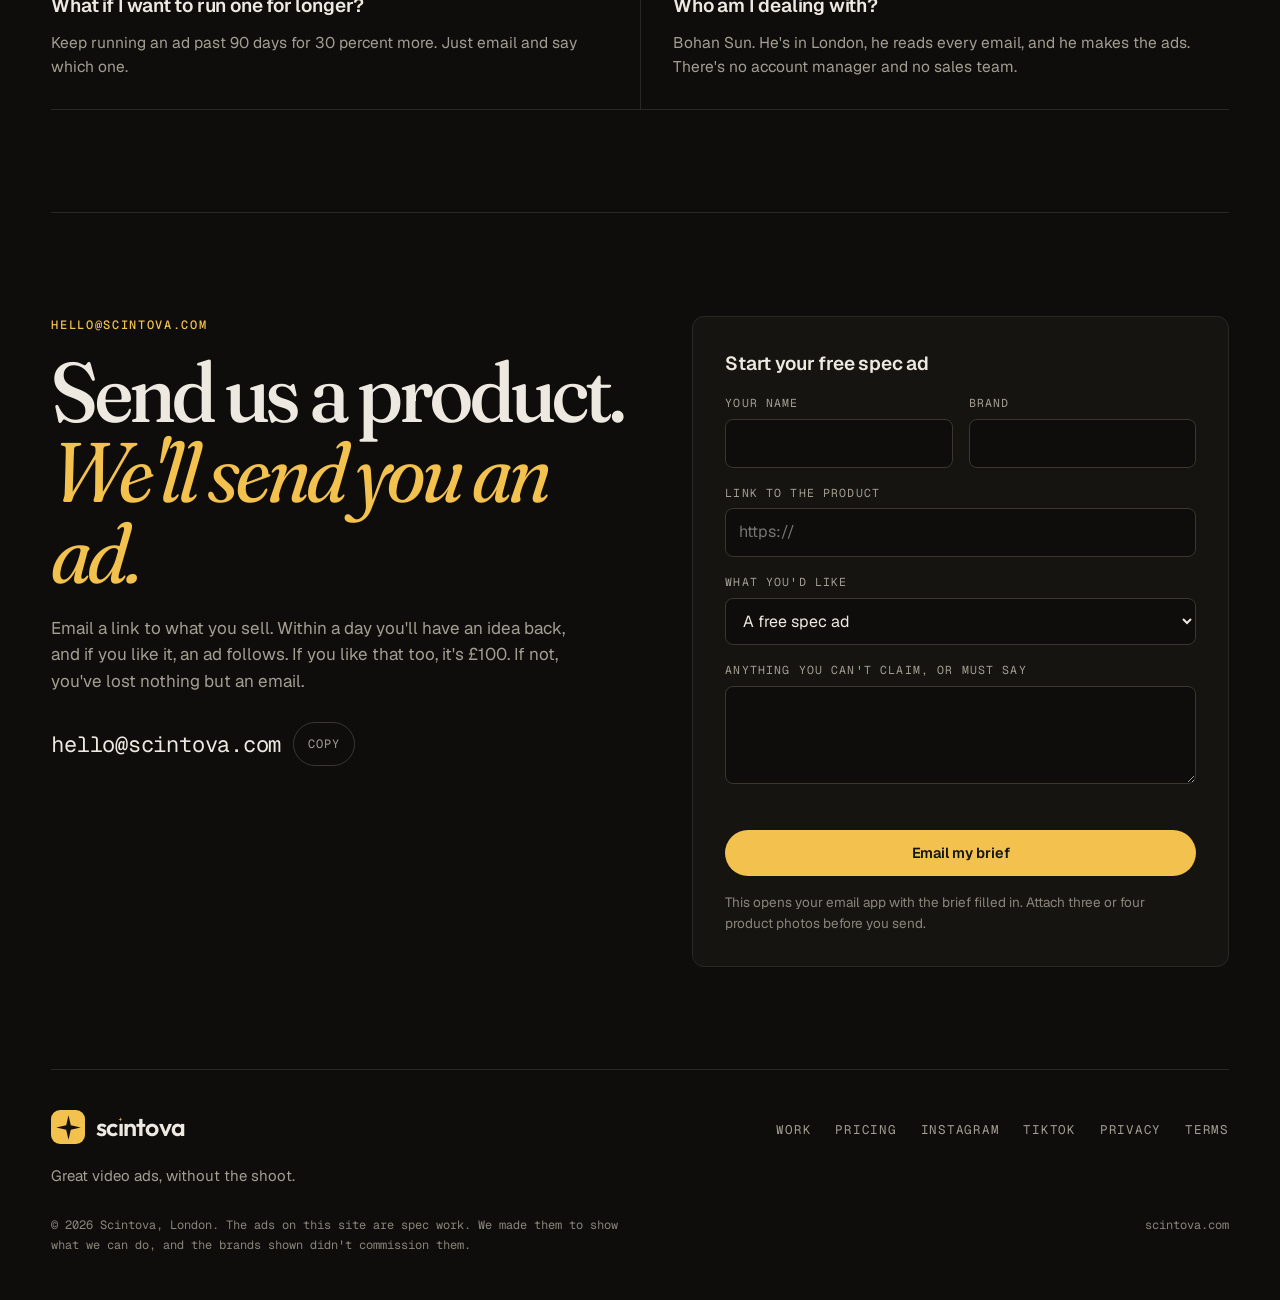
==== commit e2131210: "Fix reel cards and phone comparison table Reel card frames were inline spans, so the 9:16 frame coll" ====
--- a/index.html
+++ b/index.html
@@ -55,10 +55,10 @@
 
   /* reel */
   .reel-wrap{margin-inline:calc(var(--gutter) * -1)}
-  .reel{display:flex;gap:14px;overflow-x:auto;scroll-snap-type:x mandatory;padding-inline:var(--gutter);padding-bottom:14px;scrollbar-width:none;-webkit-overflow-scrolling:touch}
+  .reel{display:flex;gap:14px;overflow-x:auto;scroll-snap-type:x mandatory;padding-inline:var(--gutter);scroll-padding-inline:var(--gutter);padding-bottom:14px;scrollbar-width:none;-webkit-overflow-scrolling:touch}
   .reel::-webkit-scrollbar{display:none}
   .card{flex:none;width:clamp(228px,24vw,300px);scroll-snap-align:start;text-align:left}
-  .card .frame{position:relative;aspect-ratio:9/16;border-radius:10px;overflow:hidden;background:#000;border:1px solid var(--line);transition:transform .35s cubic-bezier(.2,.7,.2,1),border-color .2s}
+  .card .frame{display:block;position:relative;aspect-ratio:9/16;border-radius:10px;overflow:hidden;background:#000;border:1px solid var(--line);transition:transform .35s cubic-bezier(.2,.7,.2,1),border-color .2s}
   .card:hover .frame{transform:translateY(-4px);border-color:var(--line2)}
   .card video,.card img{position:absolute;inset:0;width:100%;height:100%;object-fit:cover;display:block}
   .card video{opacity:0;transition:opacity .4s}
@@ -107,6 +107,18 @@
   .compare td{color:var(--ink2)}
   .compare .us{background:rgba(242,193,78,.07);color:var(--ink);font-weight:500}
   .compare thead .us{color:var(--spark);background:rgba(242,193,78,.12)}
+  @media (max-width:640px){
+    .compare{min-width:0}
+    .compare thead{position:absolute;width:1px;height:1px;overflow:hidden;clip-path:inset(50%);white-space:nowrap}
+    .compare,.compare tbody,.compare tr,.compare tbody th{display:block}
+    .compare tr{padding:18px 18px 14px;border-bottom:1px solid var(--line)}
+    .compare tr:last-child{border-bottom:0}
+    .compare tbody th,.compare tr:last-child th{width:auto;padding:0 0 8px;border:0;font-size:16px}
+    .compare td,.compare tr:last-child td{display:grid;grid-template-columns:7.2em 1fr;gap:12px;align-items:baseline;padding:7px 0;border:0;font-size:15px}
+    .compare td::before{content:attr(data-label);font-family:var(--mono);font-size:11px;letter-spacing:.08em;text-transform:uppercase;color:var(--mute)}
+    .compare td.us,.compare tr:last-child td.us{margin:4px -10px 0;padding:9px 10px;border-radius:6px;background:rgba(242,193,78,.09)}
+    .compare td.us::before{color:var(--spark)}
+  }
 
   /* process */
   .steps{display:grid;grid-template-columns:repeat(4,minmax(0,1fr));border-top:1px solid var(--line)}
@@ -298,11 +310,11 @@
           <tr><th scope="col"><span class="sr">Compared on</span></th><th scope="col">Studio shoot</th><th scope="col">UK creator</th><th scope="col" class="us">Scintova</th></tr>
         </thead>
         <tbody>
-          <tr><th scope="row">One ad costs</th><td>Four figures</td><td>£150 to £350</td><td class="us">£100</td></tr>
-          <tr><th scope="row">Running it as a paid ad</th><td>Agreed with the talent</td><td>20 to 40% on top</td><td class="us">Included for 90 days</td></tr>
-          <tr><th scope="row">First ad in</th><td>About a month</td><td>After the product arrives</td><td class="us">A few days</td></tr>
-          <tr><th scope="row">You send</th><td>Product, crew, studio</td><td>The product itself</td><td class="us">A link and 3 or 4 photos</td></tr>
-          <tr><th scope="row">If you don't like it</th><td>Paid either way</td><td>Paid either way</td><td class="us">You don't pay</td></tr>
+          <tr><th scope="row">One ad costs</th><td data-label="Studio shoot">Four figures</td><td data-label="UK creator">£150 to £350</td><td data-label="Scintova" class="us">£100</td></tr>
+          <tr><th scope="row">Running it as a paid ad</th><td data-label="Studio shoot">Agreed with the talent</td><td data-label="UK creator">20 to 40% on top</td><td data-label="Scintova" class="us">Included for 90 days</td></tr>
+          <tr><th scope="row">First ad in</th><td data-label="Studio shoot">About a month</td><td data-label="UK creator">After the product arrives</td><td data-label="Scintova" class="us">A few days</td></tr>
+          <tr><th scope="row">You send</th><td data-label="Studio shoot">Product, crew, studio</td><td data-label="UK creator">The product itself</td><td data-label="Scintova" class="us">A link and 3 or 4 photos</td></tr>
+          <tr><th scope="row">If you don't like it</th><td data-label="Studio shoot">Paid either way</td><td data-label="UK creator">Paid either way</td><td data-label="Scintova" class="us">You don't pay</td></tr>
         </tbody>
       </table>
     </div>
